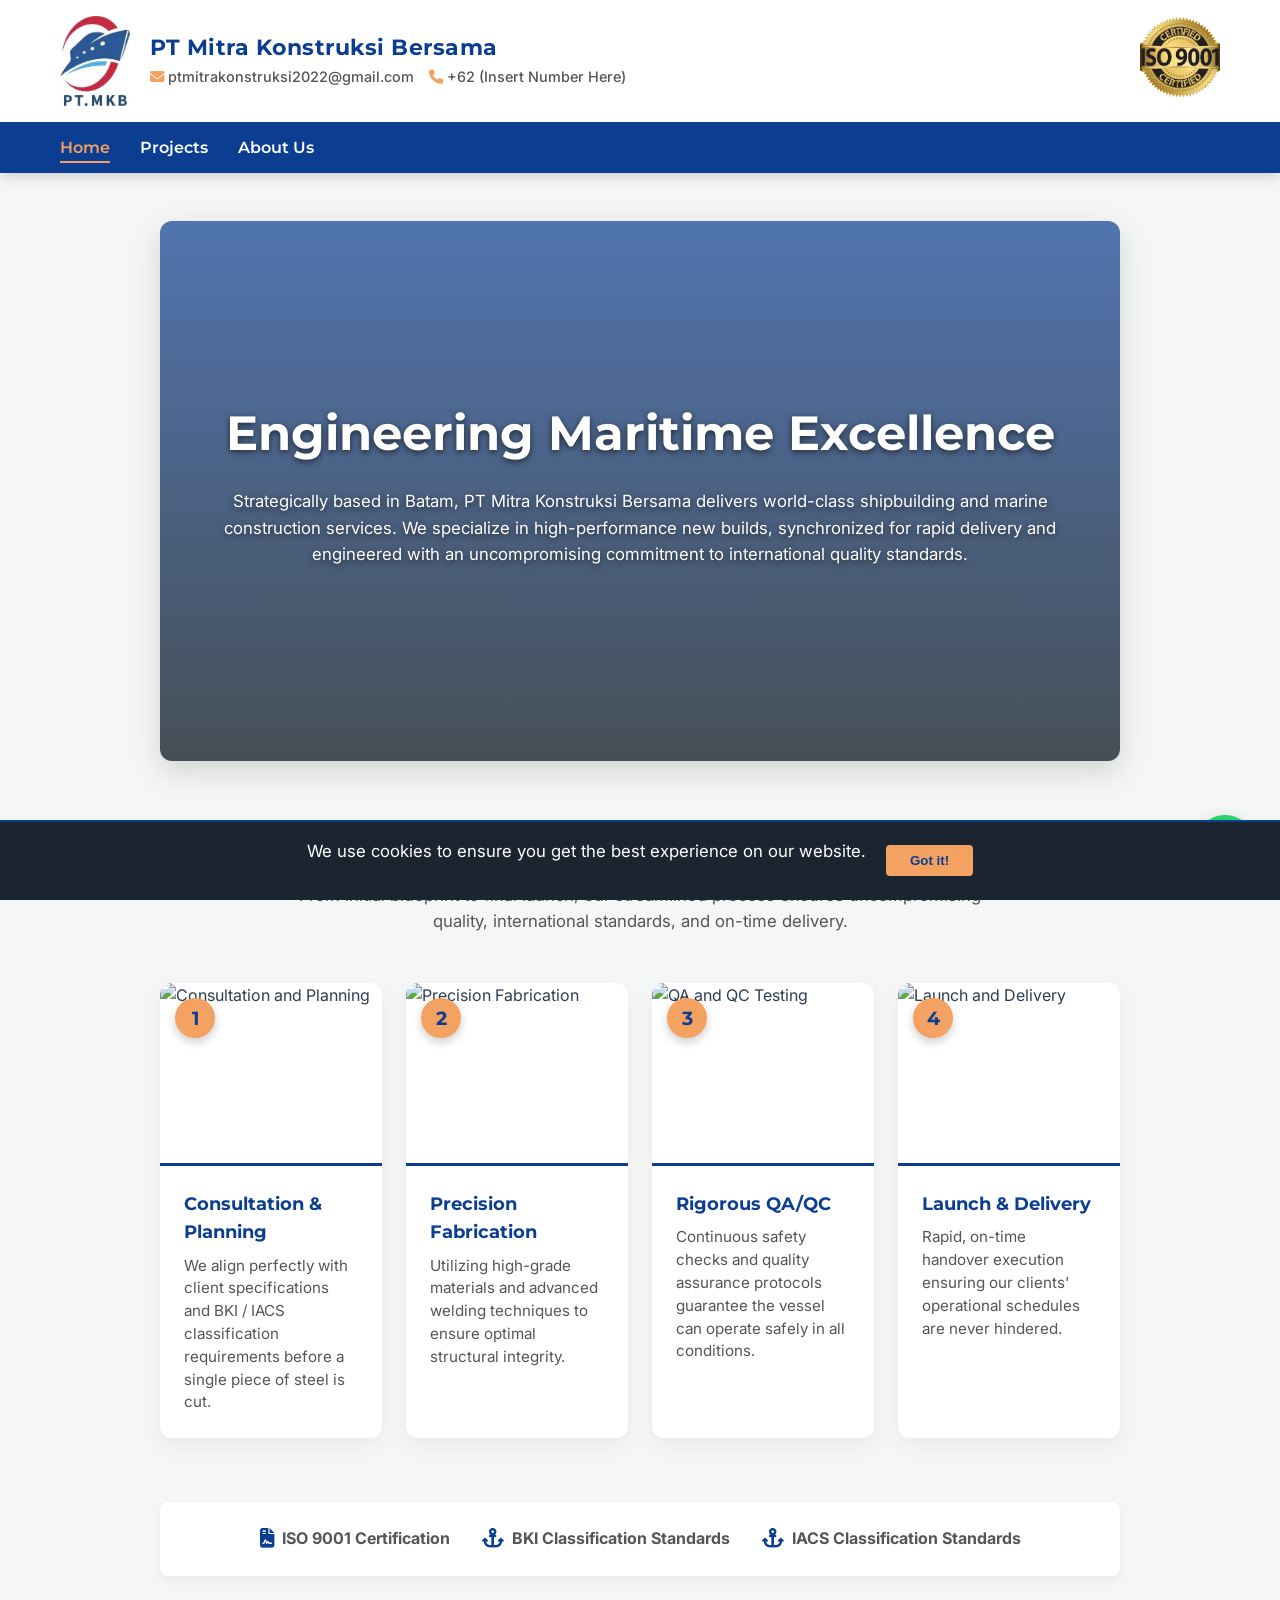
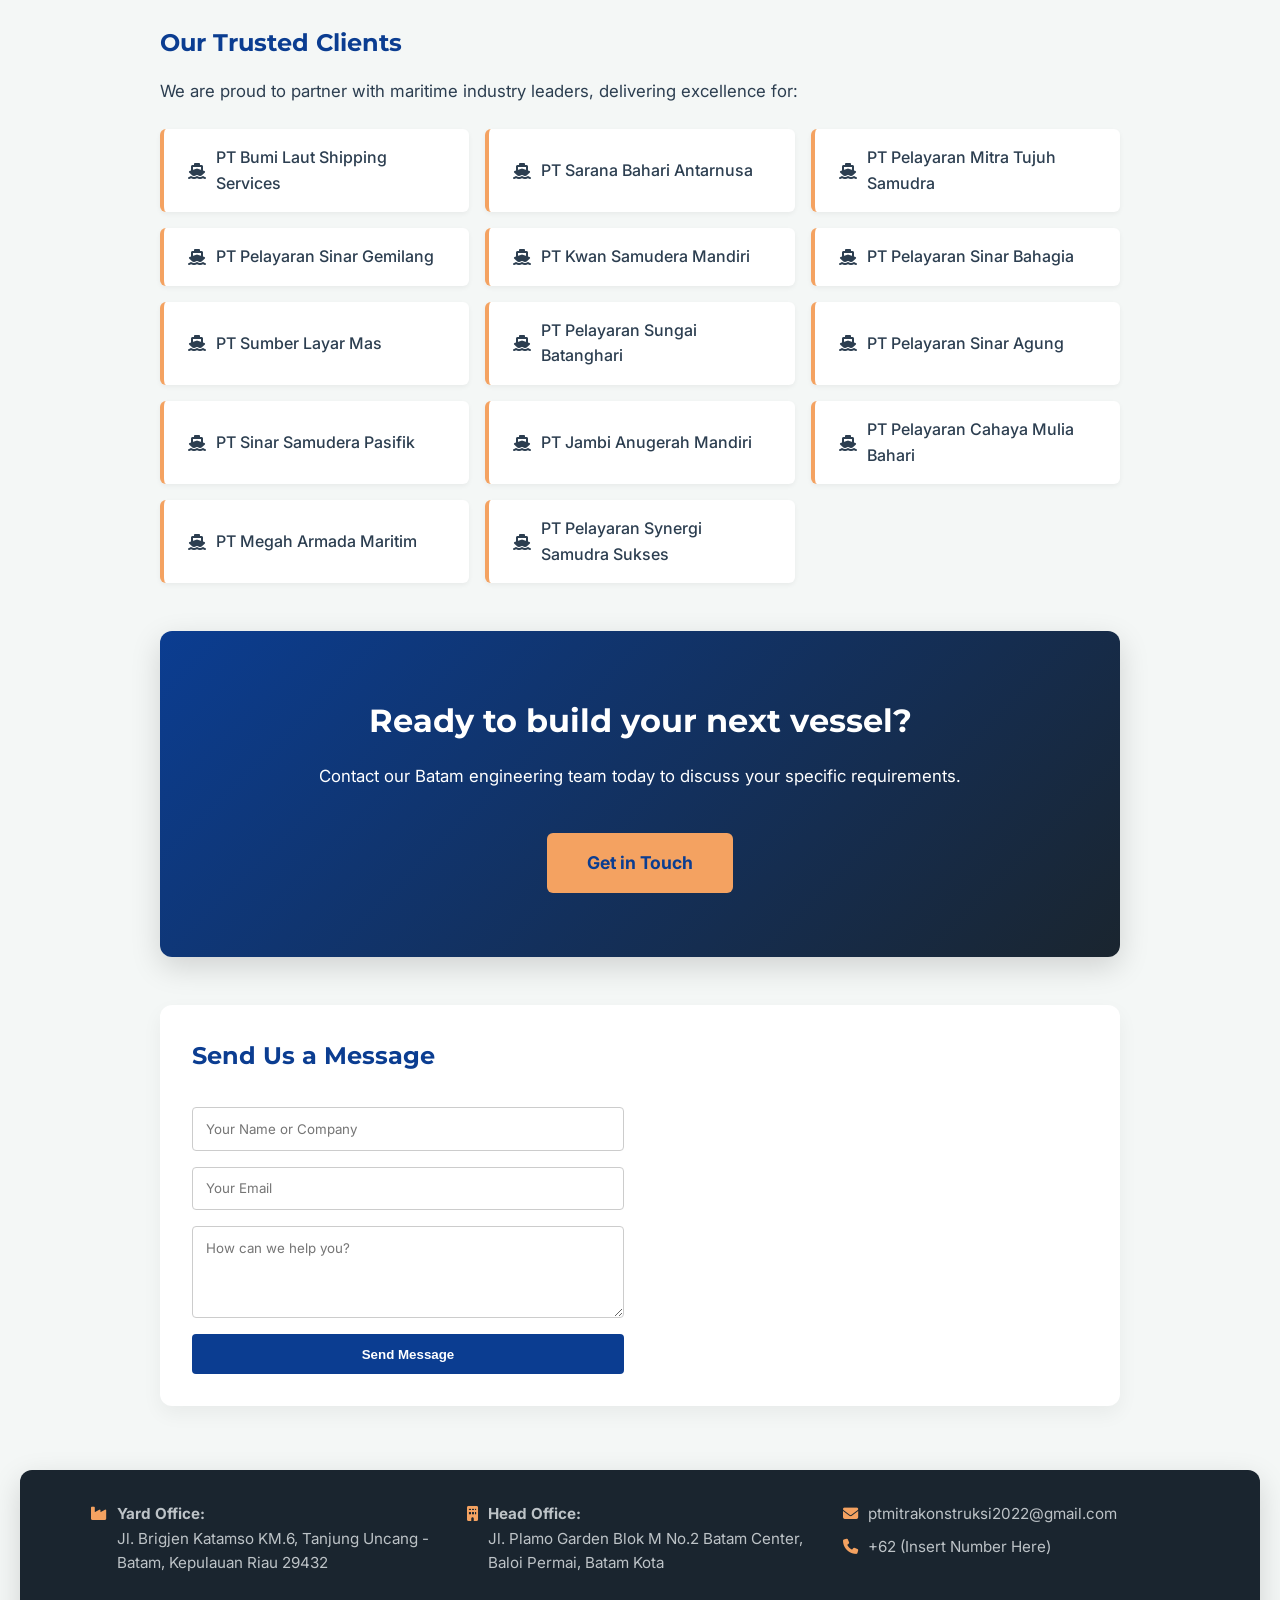
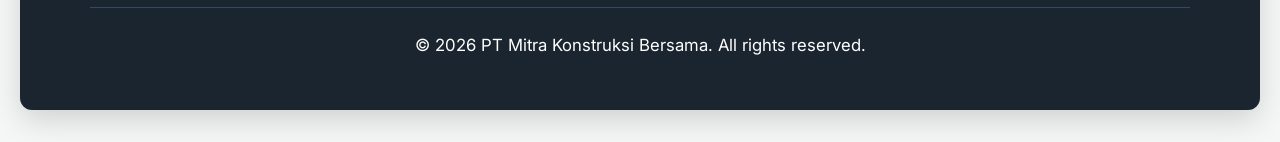
==== index.html @ f4672f9a "Add files via upload" ====
<!DOCTYPE html>
<html lang="en">
<head>
    <meta charset="UTF-8">
    <meta name="viewport" content="width=device-width, initial-scale=1.0">
    <title>PT Mitra Konstruksi Bersama (PT. MKB) | Batam Shipyard</title>
    <meta name="description" content="PT Mitra Konstruksi Bersama (PT. MKB) specializes in world-class shipbuilding, new builds, and marine engineering in Batam, Riau Islands.">
    <meta property="og:title" content="PT. MKB | Batam Shipyard">
    <meta property="og:image" content="https://picsum.photos/seed/yard/1200/600">
    <link rel="icon" href="MKB.png" type="image/png">
    <link rel="stylesheet" href="https://cdnjs.cloudflare.com/ajax/libs/font-awesome/6.4.0/css/all.min.css">
    <link rel="stylesheet" href="style.css"> 
</head>
<body>
    <header>
        <div class="top-bar">
            <div class="header-brand">
                <img src="MKB.png" alt="PT. MKB Logo" class="header-logo">
                <div class="header-text">
                    <span class="header-title">PT Mitra Konstruksi Bersama</span>
                    <span class="header-contact">
                        <span><i class="fa-solid fa-envelope"></i> ptmitrakonstruksi2022@gmail.com</span>
                        <span><i class="fa-solid fa-phone"></i> +62 (Insert Number Here)</span>
                    </span>
                </div>
            </div>
            <div class="header-cert">
                <img src="iso9001.jpeg" alt="ISO 9001 Certified" class="iso-logo">
            </div>
        </div>

        <nav class="main-nav" aria-label="Main Navigation">
            <div class="nav-container">
                <ul class="nav-links">
                    <li><a href="index.html" class="active">Home</a></li>
                    <li><a href="projects.html">Projects</a></li>
                    <li><a href="about.html">About Us</a></li>
                </ul>
            </div>
        </nav>
    </header>

    <main>
        <div class="video-hero hidden">
            <video class="video-bg" autoplay loop muted playsinline>
                <source src="https://www.w3schools.com/html/mov_bbb.mp4" type="video/mp4">
            </video>
            <div class="video-overlay"></div>
            <h1>Engineering Maritime Excellence</h1>
            <p>Strategically based in Batam, PT Mitra Konstruksi Bersama delivers world-class shipbuilding and marine construction services. We specialize in high-performance new builds, synchronized for rapid delivery and engineered with an uncompromising commitment to international quality standards.</p>
        </div>

        <section class="process-section hidden delay-1">
            <h2>The MKB Construction Lifecycle</h2>
            <p>From initial blueprint to final launch, our streamlined process ensures uncompromising quality, international standards, and on-time delivery.</p>
            
            <div class="process-grid">
                <div class="process-card">
                    <div class="step-badge">1</div>
                    <img src="https://picsum.photos/seed/blueprint/400/300" alt="Consultation and Planning" class="process-img" loading="lazy">
                    <div class="process-content">
                        <h3>Consultation & Planning</h3>
                        <p>We align perfectly with client specifications and BKI / IACS classification requirements before a single piece of steel is cut.</p>
                    </div>
                </div>
                <div class="process-card delay-1">
                    <div class="step-badge">2</div>
                    <img src="https://picsum.photos/seed/welding/400/300" alt="Precision Fabrication" class="process-img" loading="lazy">
                    <div class="process-content">
                        <h3>Precision Fabrication</h3>
                        <p>Utilizing high-grade materials and advanced welding techniques to ensure optimal structural integrity.</p>
                    </div>
                </div>
                <div class="process-card delay-2">
                    <div class="step-badge">3</div>
                    <img src="https://picsum.photos/seed/inspection/400/300" alt="QA and QC Testing" class="process-img" loading="lazy">
                    <div class="process-content">
                        <h3>Rigorous QA/QC</h3>
                        <p>Continuous safety checks and quality assurance protocols guarantee the vessel can operate safely in all conditions.</p>
                    </div>
                </div>
                <div class="process-card delay-1">
                    <div class="step-badge">4</div>
                    <img src="https://picsum.photos/seed/launch/400/300" alt="Launch and Delivery" class="process-img" loading="lazy">
                    <div class="process-content">
                        <h3>Launch & Delivery</h3>
                        <p>Rapid, on-time handover execution ensuring our clients' operational schedules are never hindered.</p>
                    </div>
                </div>
            </div>
        </section>

        <div class="cert-bar hidden">
            <span class="cert-item"><i class="fa-solid fa-file-contract"></i> ISO 9001 Certification </span>
            <span class="cert-item"><i class="fa-solid fa-anchor"></i> BKI Classification Standards </span>
            <span class="cert-item"><i class="fa-solid fa-anchor"></i> IACS Classification Standards </span>
        </div>

        <section class="hidden delay-1">
            <h2>Our Trusted Clients</h2>
            <p>We are proud to partner with maritime industry leaders, delivering excellence for:</p>
            <div class="client-grid">
                <div class="client-item"><i class="fa-solid fa-ship"></i> PT Bumi Laut Shipping Services </div>
                <div class="client-item"><i class="fa-solid fa-ship"></i> PT Sarana Bahari Antarnusa </div>
                <div class="client-item"><i class="fa-solid fa-ship"></i> PT Pelayaran Mitra Tujuh Samudra </div>
                <div class="client-item"><i class="fa-solid fa-ship"></i> PT Pelayaran Sinar Gemilang </div>
                <div class="client-item"><i class="fa-solid fa-ship"></i> PT Kwan Samudera Mandiri </div>
                <div class="client-item"><i class="fa-solid fa-ship"></i> PT Pelayaran Sinar Bahagia </div>
                <div class="client-item"><i class="fa-solid fa-ship"></i> PT Sumber Layar Mas </div>
                <div class="client-item"><i class="fa-solid fa-ship"></i> PT Pelayaran Sungai Batanghari </div>
                <div class="client-item"><i class="fa-solid fa-ship"></i> PT Pelayaran Sinar Agung </div>
                <div class="client-item"><i class="fa-solid fa-ship"></i> PT Sinar Samudera Pasifik </div>
                <div class="client-item"><i class="fa-solid fa-ship"></i> PT Jambi Anugerah Mandiri </div>
                <div class="client-item"><i class="fa-solid fa-ship"></i> PT Pelayaran Cahaya Mulia Bahari </div>
                <div class="client-item"><i class="fa-solid fa-ship"></i> PT Megah Armada Maritim </div>
                <div class="client-item"><i class="fa-solid fa-ship"></i> PT Pelayaran Synergi Samudra Sukses </div>
            </div>
        </section>

        <div class="cta-banner hidden">
            <h2>Ready to build your next vessel?</h2>
            <p>Contact our Batam engineering team today to discuss your specific requirements.</p>
            <a href="#contact" class="cta-button">Get in Touch</a>
        </div>

        <section id="contact" class="contact-wrapper hidden delay-1">
            <form class="contact-form">
                <h2>Send Us a Message</h2>
                <input type="text" placeholder="Your Name or Company" required aria-label="Name">
                <input type="email" placeholder="Your Email" required aria-label="Email">
                <textarea rows="4" placeholder="How can we help you?" required aria-label="Message"></textarea>
                <button type="submit">Send Message</button>
            </form>
            <div class="map-container">
                <iframe src="https://www.google.com/maps/embed?pb=!1m18!1m12!1m3!1d3989.1618530798155!2d103.907382088855!3d1.0393781000000055!2m3!1f0!2f0!3f0!3m2!1i1024!2i768!4f13.1!3m3!1m2!1s0x31d9f31e1250c451%3A0x3f3c53990495cc51!2sPT.%20Amedco%20Jaya%20Maritim!5e0!3m2!1sen!2sid!4v1774257595418!5m2!1sen!2sid" title="PT MKB Yard Location" loading="lazy"></iframe>
            </div>
        </section>
    </main>

    <footer>
        <div class="contact-info">
            <div>
                <p><i class="fa-solid fa-industry"></i> <span><strong>Yard Office:</strong><br>Jl. Brigjen Katamso KM.6, Tanjung Uncang - Batam, Kepulauan Riau 29432</span></p>
            </div>
            
            <div>
                <p><i class="fa-solid fa-building"></i> <span><strong>Head Office:</strong><br>Jl. Plamo Garden Blok M No.2 Batam Center, Baloi Permai, Batam Kota</span></p>
            </div>
            
            <div>
                <p><i class="fa-solid fa-envelope"></i> <span>ptmitrakonstruksi2022@gmail.com</span></p>
                <p><i class="fa-solid fa-phone"></i> <span>+62 (Insert Number Here)</span></p>
            </div>
        </div>
        <p>© 2026 PT Mitra Konstruksi Bersama. All rights reserved.</p>
    </footer>

    <a href="https://wa.me/628000000000" class="whatsapp-btn" target="_blank" aria-label="Chat with us on WhatsApp">
        <i class="fa-brands fa-whatsapp"></i>
    </a>

    <div class="cookie-banner" id="cookieBanner">
        <p>We use cookies to ensure you get the best experience on our website.</p>
        <button class="cookie-btn" onclick="acceptCookies()">Got it!</button>
    </div>

    <script>
        const observer = new IntersectionObserver((entries) => {
            entries.forEach((entry) => { if (entry.isIntersecting) { entry.target.classList.add('show'); } });
        });
        document.querySelectorAll('.hidden').forEach((el) => observer.observe(el));

        if (!localStorage.getItem('cookiesAccepted')) {
            setTimeout(() => { document.getElementById('cookieBanner').classList.add('show-banner'); }, 1500);
        }
        function acceptCookies() {
            localStorage.setItem('cookiesAccepted', 'true');
            document.getElementById('cookieBanner').classList.remove('show-banner');
        }
    </script>
</body>
</html>
---- style.css ----
/* =========================================
   1. GLOBAL STYLES, TYPOGRAPHY & ACCESSIBILITY
   ========================================= */
@import url('https://fonts.googleapis.com/css2?family=Inter:wght@400;500&family=Montserrat:wght@600;700&display=swap');

* { margin: 0; padding: 0; box-sizing: border-box; }
body { font-family: 'Inter', sans-serif; line-height: 1.6; color: #2c3e50; background-color: #f4f7f6; overflow-x: hidden; }
h1, h2, h3, h4 { font-family: 'Montserrat', sans-serif; color: #0b3d91; margin-bottom: 1rem; }
p { margin-bottom: 1.2rem; font-size: 1.05rem; }
*:focus-visible { outline: 3px solid #f4a261; outline-offset: 3px; }

/* =========================================
   2. SCROLL ANIMATIONS & NAVIGATION
   ========================================= */

   /* =========================================
   2. SCROLL ANIMATIONS & SPLIT HEADER
   ========================================= */
.hidden { opacity: 0; transform: translateY(30px); transition: all 0.8s ease-out; }
.show { opacity: 1; transform: translateY(0); }
.delay-1 { transition-delay: 0.1s; }
.delay-2 { transition-delay: 0.2s; }

/* The main header wrapper */
header { 
    background-color: white; /* Top branding bar is now white */
    box-shadow: 0 4px 12px rgba(0,0,0,0.15); 
    position: sticky; 
    top: 0; 
    z-index: 100; 
}

/* Top Branding Bar Layout */
.top-bar { 
    display: flex; 
    justify-content: space-between; 
    align-items: center; 
    max-width: 1200px; 
    margin: auto; 
    padding: 1rem 20px; 
}

.header-brand { display: flex; align-items: center; gap: 20px; }
.header-logo { height: 90px; width: auto; } /* Enlarged logo */
.header-text { display: flex; flex-direction: column; }
.header-title { font-family: 'Montserrat', sans-serif; font-weight: 700; font-size: 1.4rem; color: #0b3d91; line-height: 1.2; letter-spacing: 0.5px; } /* Changed text to dark blue to contrast with white */
.header-contact { font-size: 0.9rem; color: #555; margin-top: 5px; display: flex; gap: 15px; align-items: center; font-weight: 500;}
.header-contact i { color: #f4a261; }

.header-cert img { height: 80px; width: auto; object-fit: contain; } /* Sizes the ISO badge */

/* Bottom Navigation Bar Layout */
.main-nav { 
    background-color: #0b3d91; /* Keeps the deep blue for navigation */
    padding: 0.8rem 0; 
}
.nav-container { 
    max-width: 1200px; 
    margin: auto; 
    padding: 0 20px; 
    display: flex; 
    justify-content: flex-start; /* Left Aligned */
}
.nav-links { list-style: none; display: flex; gap: 30px; }
.nav-links a { color: white; text-decoration: none; font-weight: 600; font-family: 'Montserrat', sans-serif; transition: color 0.3s ease; }
.nav-links a:hover { color: #f4a261; }
.nav-links a.active { color: #f4a261; border-bottom: 2px solid #f4a261; padding-bottom: 4px; }

/* Mobile Adjustments */
@media (max-width: 850px) {
    .top-bar { flex-direction: column; gap: 1.5rem; text-align: center; }
    .header-brand { flex-direction: column; }
    .header-contact { justify-content: center; flex-wrap: wrap; gap: 10px; }
}
/* =========================================
   3. HERO, METRICS & CTA
   ========================================= */
main { max-width: 1000px; margin: 3rem auto; padding: 0 20px; }

.video-hero { position: relative; overflow: hidden; padding: 8rem 3rem; text-align: center; border-radius: 12px; margin-bottom: 3rem; box-shadow: 0 10px 30px rgba(0,0,0,0.15); display: flex; flex-direction: column; justify-content: center; align-items: center; min-height: 60vh; }
.video-bg { position: absolute; top: 0; left: 0; width: 100%; height: 100%; object-fit: cover; z-index: -2; }
.video-overlay { position: absolute; top: 0; left: 0; width: 100%; height: 100%; background: linear-gradient(rgba(11, 61, 145, 0.7), rgba(26, 37, 47, 0.8)); z-index: -1; }
.video-hero h1, .video-hero p { position: relative; z-index: 1; color: white; text-shadow: 0 2px 6px rgba(0,0,0,0.6); }
.video-hero h1 { font-size: 3rem; }

/* UPDATED: Wide White Hero Headers */
.hero { 
    background-color: white !important; /* Forces background to white */
    background-image: none !important; /* Removes the previous dark image overlays */
    color: #2c3e50; /* Sets paragraph text to dark gray/black */
    padding: 5rem 3rem; 
    
    /* NEW: Margin of 40px from the screen borders */
    margin: 0 0px 3rem 0px; 
    
    border-radius: 12px; 
    box-shadow: 0 4px 20px rgba(0,0,0,0.08); 
    border: 1px solid #e1e8ed; /* Subtle border for definition */
    text-align: center; 
    max-width: none; /* Allows it to ignore the 1000px main container limit */
}

.hero h1 { 
    color: #0b3d91 !important; /* Keeping headers in your corporate blue */
    font-size: 2.8rem; 
    text-shadow: none; /* Removes shadow for a cleaner look */
    margin-bottom: 1.5rem;
}

.hero p { 
    color: #444; 
    text-shadow: none; 
    max-width: 850px; 
    margin: 0 auto; 
    font-size: 1.1rem;
}

.cert-bar { display: flex; justify-content: center; gap: 2rem; background: white; padding: 1.5rem; border-radius: 8px; margin-bottom: 3rem; flex-wrap: wrap; box-shadow: 0 4px 10px rgba(0,0,0,0.05); }
.cert-item { font-weight: bold; color: #555; display: flex; align-items: center; gap: 8px; }
.cert-item i { color: #0b3d91; font-size: 1.2rem; }

/* NEW: Construction Lifecycle (Process) Section */
.process-section { margin-bottom: 4rem; margin-top: 1rem; }
.process-section h2 { text-align: center; font-size: 2.2rem; }
.process-section > p { text-align: center; max-width: 700px; margin: 0 auto 3rem auto; color: #555; }

.process-grid { display: grid; grid-template-columns: repeat(auto-fit, minmax(220px, 1fr)); gap: 1.5rem; }
.process-card { background: white; border-radius: 12px; overflow: hidden; box-shadow: 0 8px 20px rgba(0,0,0,0.05); transition: transform 0.3s ease; position: relative; }
.process-card:hover { transform: translateY(-8px); box-shadow: 0 15px 30px rgba(0,0,0,0.12); }
.process-img { width: 100%; height: 180px; object-fit: cover; display: block; }

.step-badge { position: absolute; top: 15px; left: 15px; background: #f4a261; color: #0b3d91; font-family: 'Montserrat', sans-serif; font-weight: bold; width: 40px; height: 40px; display: flex; align-items: center; justify-content: center; border-radius: 50%; box-shadow: 0 4px 10px rgba(0,0,0,0.2); font-size: 1.2rem; z-index: 10; }

.process-content { padding: 1.5rem; border-top: 3px solid #0b3d91; }
.process-content h3 { font-size: 1.1rem; margin-bottom: 0.5rem; }
.process-content p { font-size: 0.95rem; color: #555; margin-bottom: 0; line-height: 1.5; }

.cta-banner { background: linear-gradient(135deg, #0b3d91, #1a252f); color: white; padding: 4rem 20px; text-align: center; border-radius: 12px; margin-bottom: 3rem; box-shadow: 0 10px 30px rgba(0,0,0,0.15); }
.cta-banner h2 { color: white; font-size: 2rem; }
.cta-button { display: inline-block; margin-top: 1.5rem; padding: 1rem 2.5rem; background: #f4a261; color: #0b3d91; text-decoration: none; font-weight: bold; border-radius: 6px; transition: 0.3s; font-size: 1.1rem; }
.cta-button:hover { background: white; transform: translateY(-3px); box-shadow: 0 5px 15px rgba(0,0,0,0.2); }

/* =========================================
   4. SECTIONS: CLIENTS, VISION, CASE STUDIES
   ========================================= */
/* NEW: Multi-column client list for your extensive portfolio */
.client-grid { display: grid; grid-template-columns: repeat(auto-fit, minmax(280px, 1fr)); gap: 1rem; margin-top: 1.5rem; margin-bottom: 3rem; }
.client-item { background: white; padding: 1rem 1.5rem; border-radius: 6px; font-weight: 500; box-shadow: 0 2px 5px rgba(0,0,0,0.05); display: flex; align-items: center; gap: 10px; border-left: 4px solid #f4a261; }

/* NEW: Vision & Mission Layout */
.vision-mission-wrapper { display: grid; grid-template-columns: 1fr; gap: 2rem; margin-bottom: 3rem; }
@media(min-width: 768px) { .vision-mission-wrapper { grid-template-columns: 1fr 1fr; } }
.vm-card { background: white; padding: 2.5rem; border-radius: 12px; box-shadow: 0 8px 20px rgba(0,0,0,0.05); }
.vm-card h2 { display: flex; align-items: center; gap: 10px; color: #f4a261; }
.vm-list { list-style: none; }
.vm-list li { margin-bottom: 1rem; display: flex; align-items: flex-start; gap: 10px; }
.vm-list i { color: #0b3d91; margin-top: 5px; }

.case-study-card { display: grid; grid-template-columns: 1fr; gap: 2rem; background: white; padding: 2rem; margin-bottom: 3rem; border-radius: 12px; box-shadow: 0 8px 20px rgba(0,0,0,0.05); transition: transform 0.3s ease; }
@media(min-width: 768px) { .case-study-card { grid-template-columns: 1fr 1.5fr; align-items: center; } }
.case-study-card:hover { transform: translateY(-5px); box-shadow: 0 15px 30px rgba(0,0,0,0.12); }
.case-study-card img { width: 100%; height: 100%; object-fit: cover; border-radius: 8px; max-height: 350px; }
.case-content h4 { color: #f4a261; font-size: 0.95rem; text-transform: uppercase; letter-spacing: 1px; margin-top: 1rem; margin-bottom: 0.25rem; }
.case-content p { font-size: 0.95rem; margin-bottom: 0.5rem; color: #555; }

.cap-grid { display: grid; grid-template-columns: repeat(auto-fit, minmax(250px, 1fr)); gap: 1.5rem; margin-bottom: 3rem; }
.cap-card { background: white; padding: 1.5rem; border-radius: 8px; box-shadow: 0 4px 10px rgba(0,0,0,0.05); border-top: 4px solid #0b3d91; }

.contact-wrapper { display: grid; grid-template-columns: 1fr 1fr; gap: 2rem; background: white; padding: 2rem; border-radius: 12px; box-shadow: 0 8px 20px rgba(0,0,0,0.05); margin-bottom: 3rem; }
.contact-form { display: flex; flex-direction: column; gap: 1rem; }
.contact-form input, .contact-form textarea { padding: 0.8rem; border: 1px solid #ccc; border-radius: 4px; font-family: inherit; }
.contact-form button { padding: 0.8rem; background: #0b3d91; color: white; border: none; border-radius: 4px; font-weight: bold; cursor: pointer; transition: 0.3s; }
.contact-form button:hover { background: #f4a261; color: #0b3d91; }
.map-container iframe { width: 100%; height: 100%; min-height: 250px; border-radius: 8px; border: none; }

/* =========================================
   5. FOOTER, WHATSAPP & COOKIE BANNER
   ========================================= */
footer { text-align: center; padding: 2rem 20px; margin: 4rem 20px 2rem 20px; border-radius: 12px; box-shadow: 0 10px 30px rgba(0,0,0,0.15); background-color: #1a252f; color: white; }
.contact-info { 
    margin-bottom: 1.5rem; 
    padding-bottom: 1.5rem; 
    border-bottom: 1px solid #34495e; 
    max-width: 1100px; /* Widened to comfortably fit all 3 columns */
    margin: 0 auto 1.5rem auto; 
    display: flex; 
    flex-wrap: wrap; 
    justify-content: center; 
    gap: 30px; /* Gives nice spacing between the columns */
}

.contact-info div { 
    text-align: left; 
    flex: 1; /* Tells columns to take up equal space */
    min-width: 250px; /* Prevents columns from getting too squished on smaller screens */
}

.contact-info p { 
    margin-bottom: 0.5rem; 
    font-size: 0.95rem; 
    color: #bdc3c7; 
    display: flex; 
    align-items: flex-start; 
    gap: 10px; 
}
.contact-info i { color: #f4a261; margin-top: 4px; }

.whatsapp-btn { position: fixed; bottom: 25px; right: 25px; background-color: #25d366; color: white; border-radius: 50%; width: 60px; height: 60px; display: flex; justify-content: center; align-items: center; font-size: 2rem; box-shadow: 0 5px 15px rgba(0,0,0,0.2); z-index: 1000; transition: transform 0.3s ease; text-decoration: none; }
.whatsapp-btn:hover { transform: scale(1.1); color: white; }

.cookie-banner { position: fixed; bottom: 0; left: 0; width: 100%; background: #1a252f; color: white; padding: 1rem 20px; display: flex; justify-content: center; align-items: center; gap: 20px; z-index: 1001; font-size: 0.9rem; transform: translateY(100%); transition: transform 0.5s ease-in-out; border-top: 2px solid #0b3d91; }
.cookie-banner.show-banner { transform: translateY(0); }
.cookie-btn { background: #f4a261; color: #0b3d91; border: none; padding: 0.5rem 1.5rem; border-radius: 4px; font-weight: bold; cursor: pointer; transition: 0.3s; }

@media (max-width: 768px) {
    .nav-container { flex-direction: column; gap: 1rem; }
    .nav-links { flex-wrap: wrap; justify-content: center; gap: 15px; }
    .contact-wrapper { grid-template-columns: 1fr; }
    .video-hero h1 { font-size: 2.2rem; }
    .cookie-banner { flex-direction: column; text-align: center; gap: 10px; padding: 1.5rem 20px; }
}
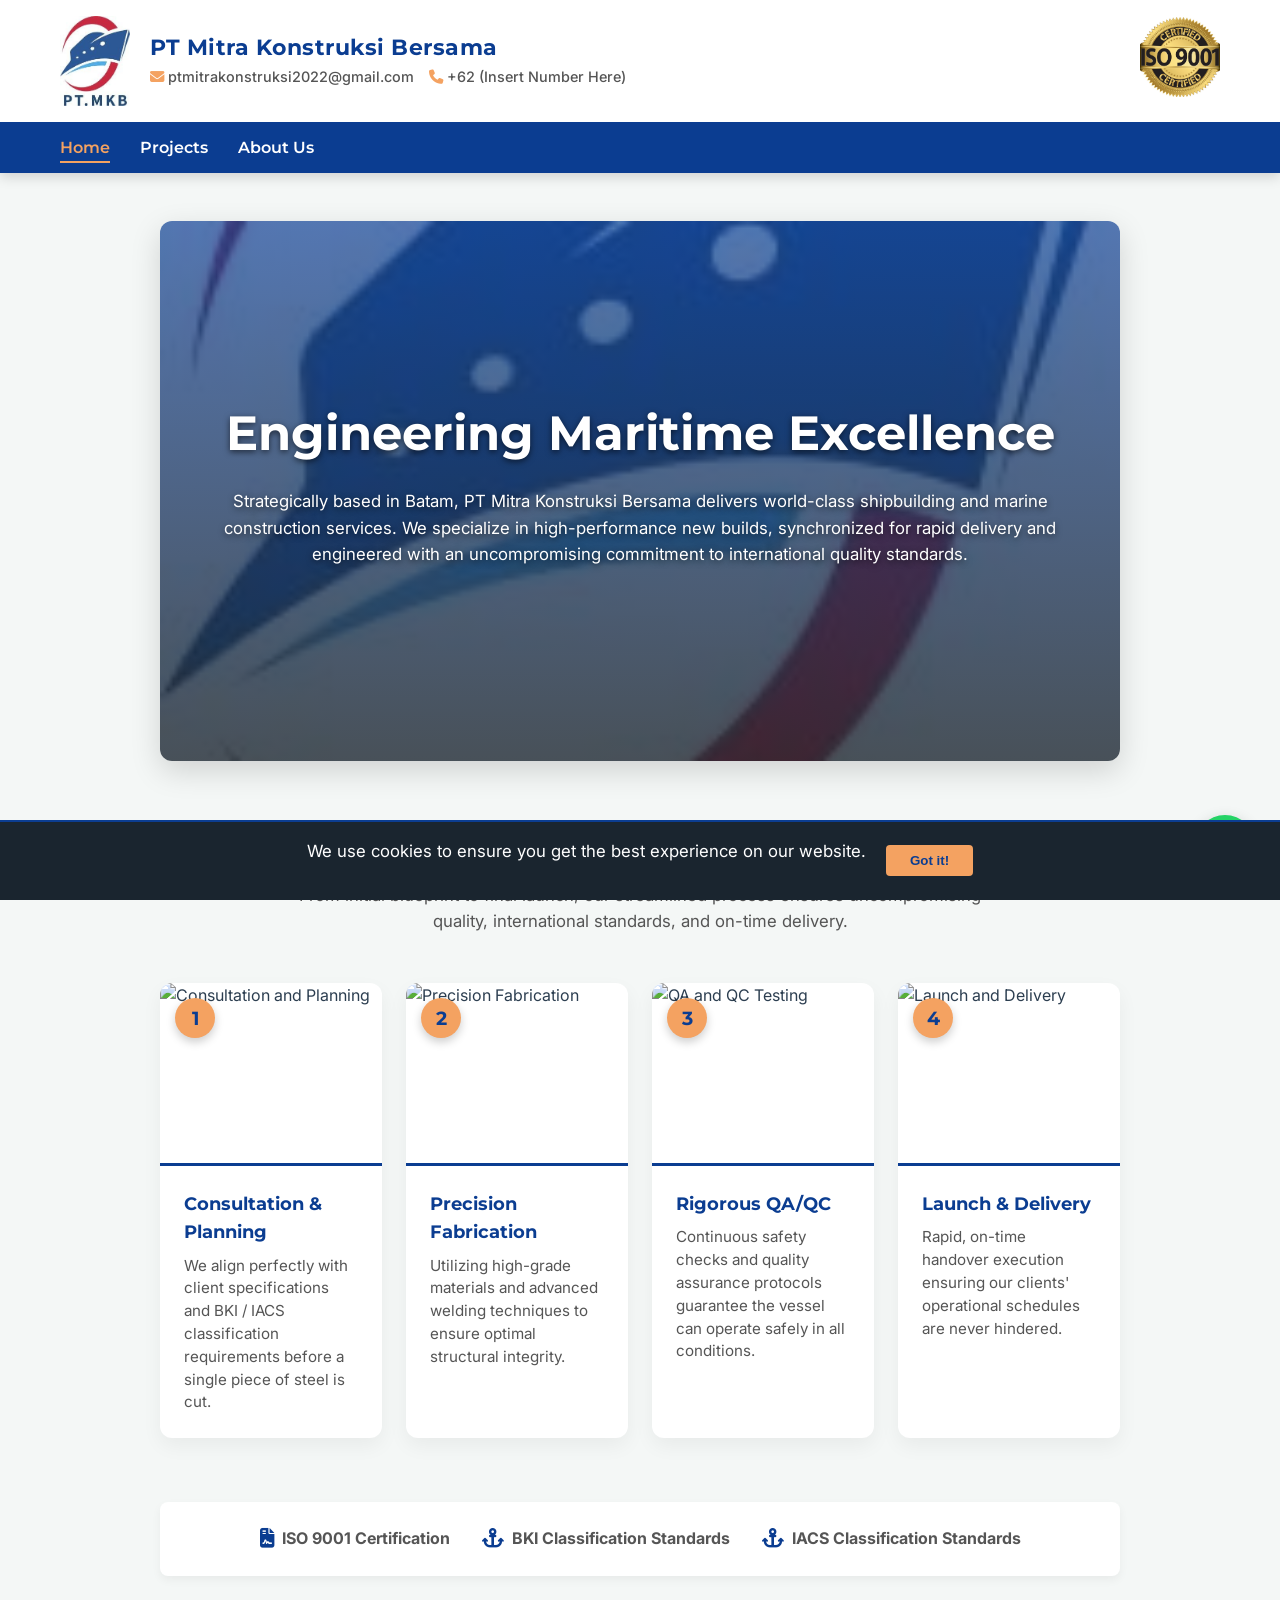
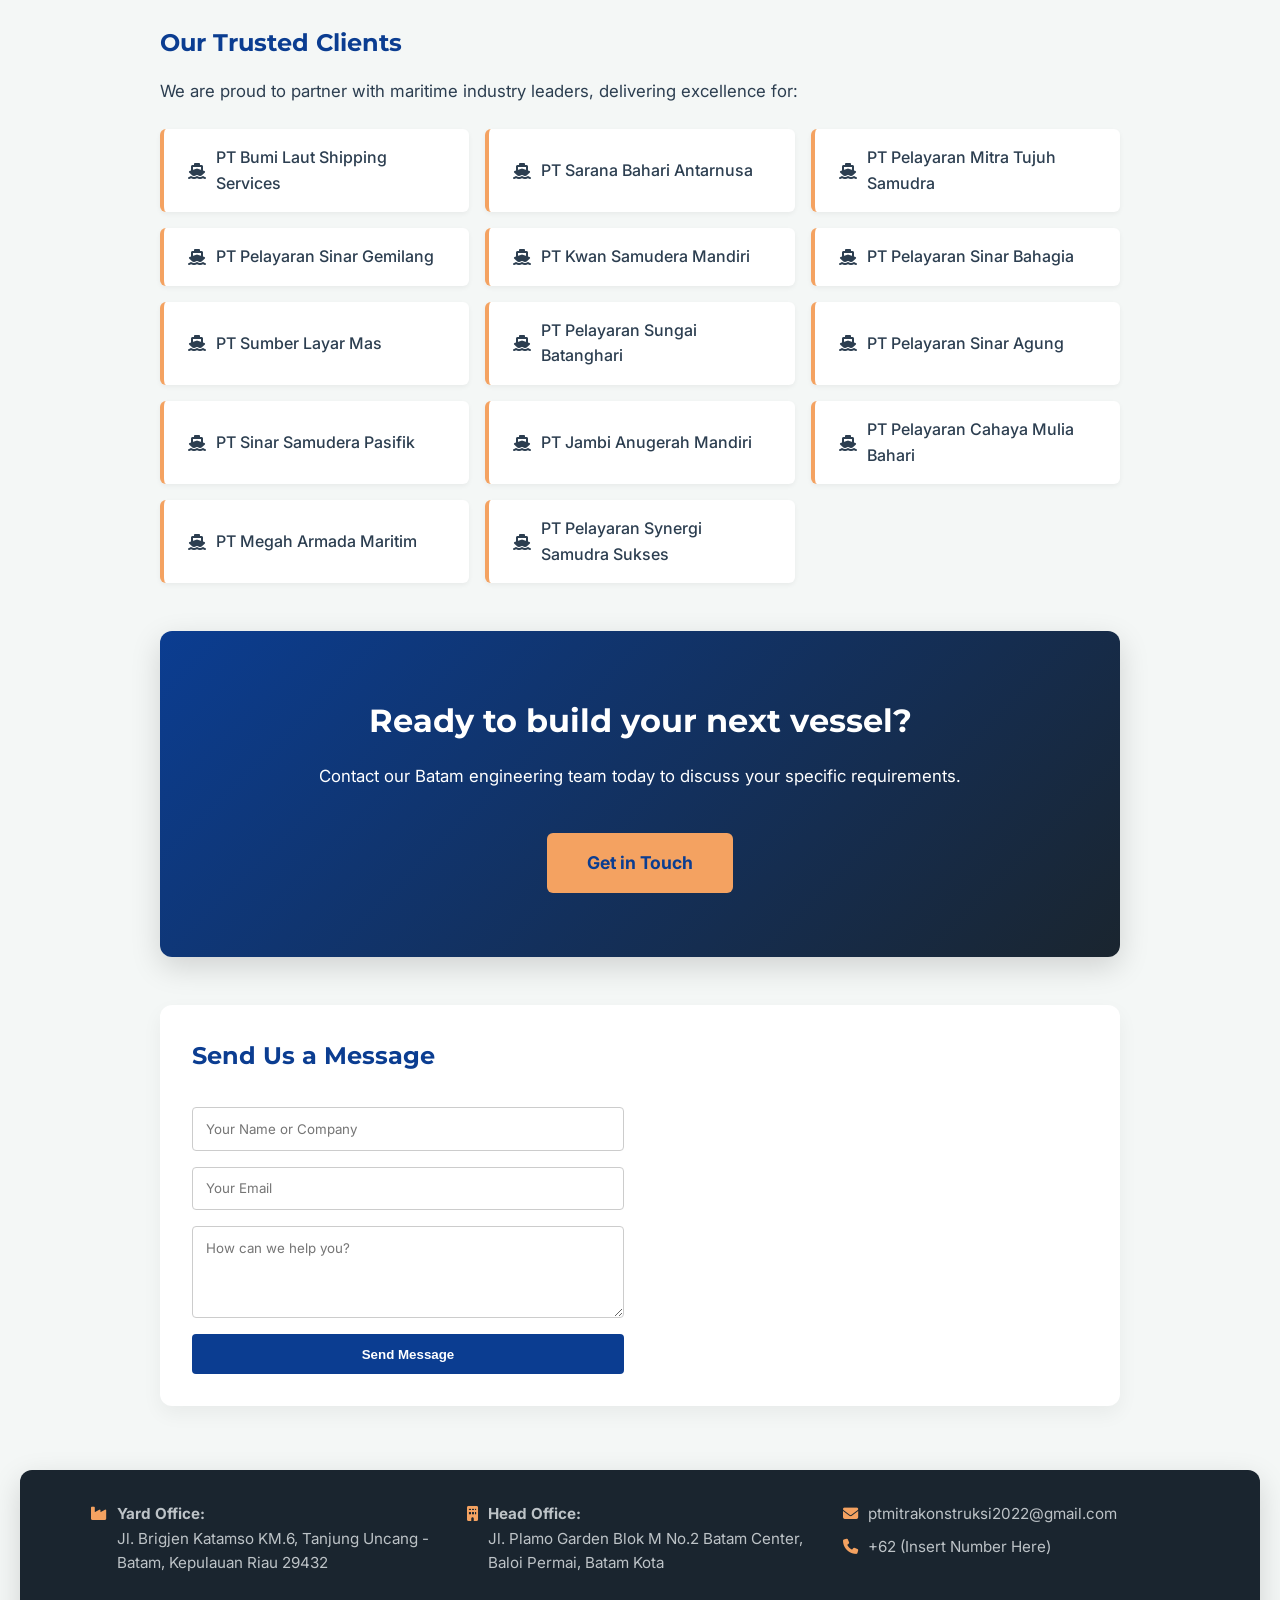
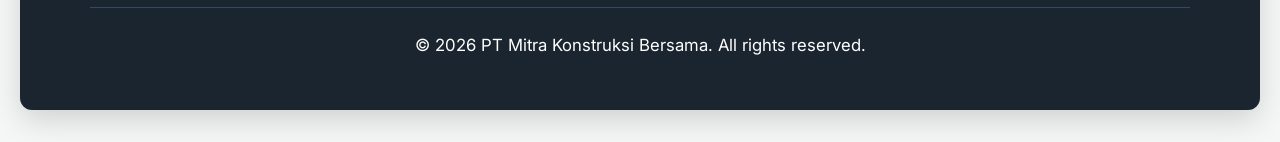
==== commit f4a0b72e: "Add files via upload" ====
--- a/index.html
+++ b/index.html
@@ -42,8 +42,8 @@
 
     <main>
         <div class="video-hero hidden">
-            <video class="video-bg" autoplay loop muted playsinline>
-                <source src="https://www.w3schools.com/html/mov_bbb.mp4" type="video/mp4">
+            <video class="video-bg" autoplay loop muted playsinline poster="MKB.png">
+                <source src="MKB Site.mp4" type="video/mp4">
             </video>
             <div class="video-overlay"></div>
             <h1>Engineering Maritime Excellence</h1>
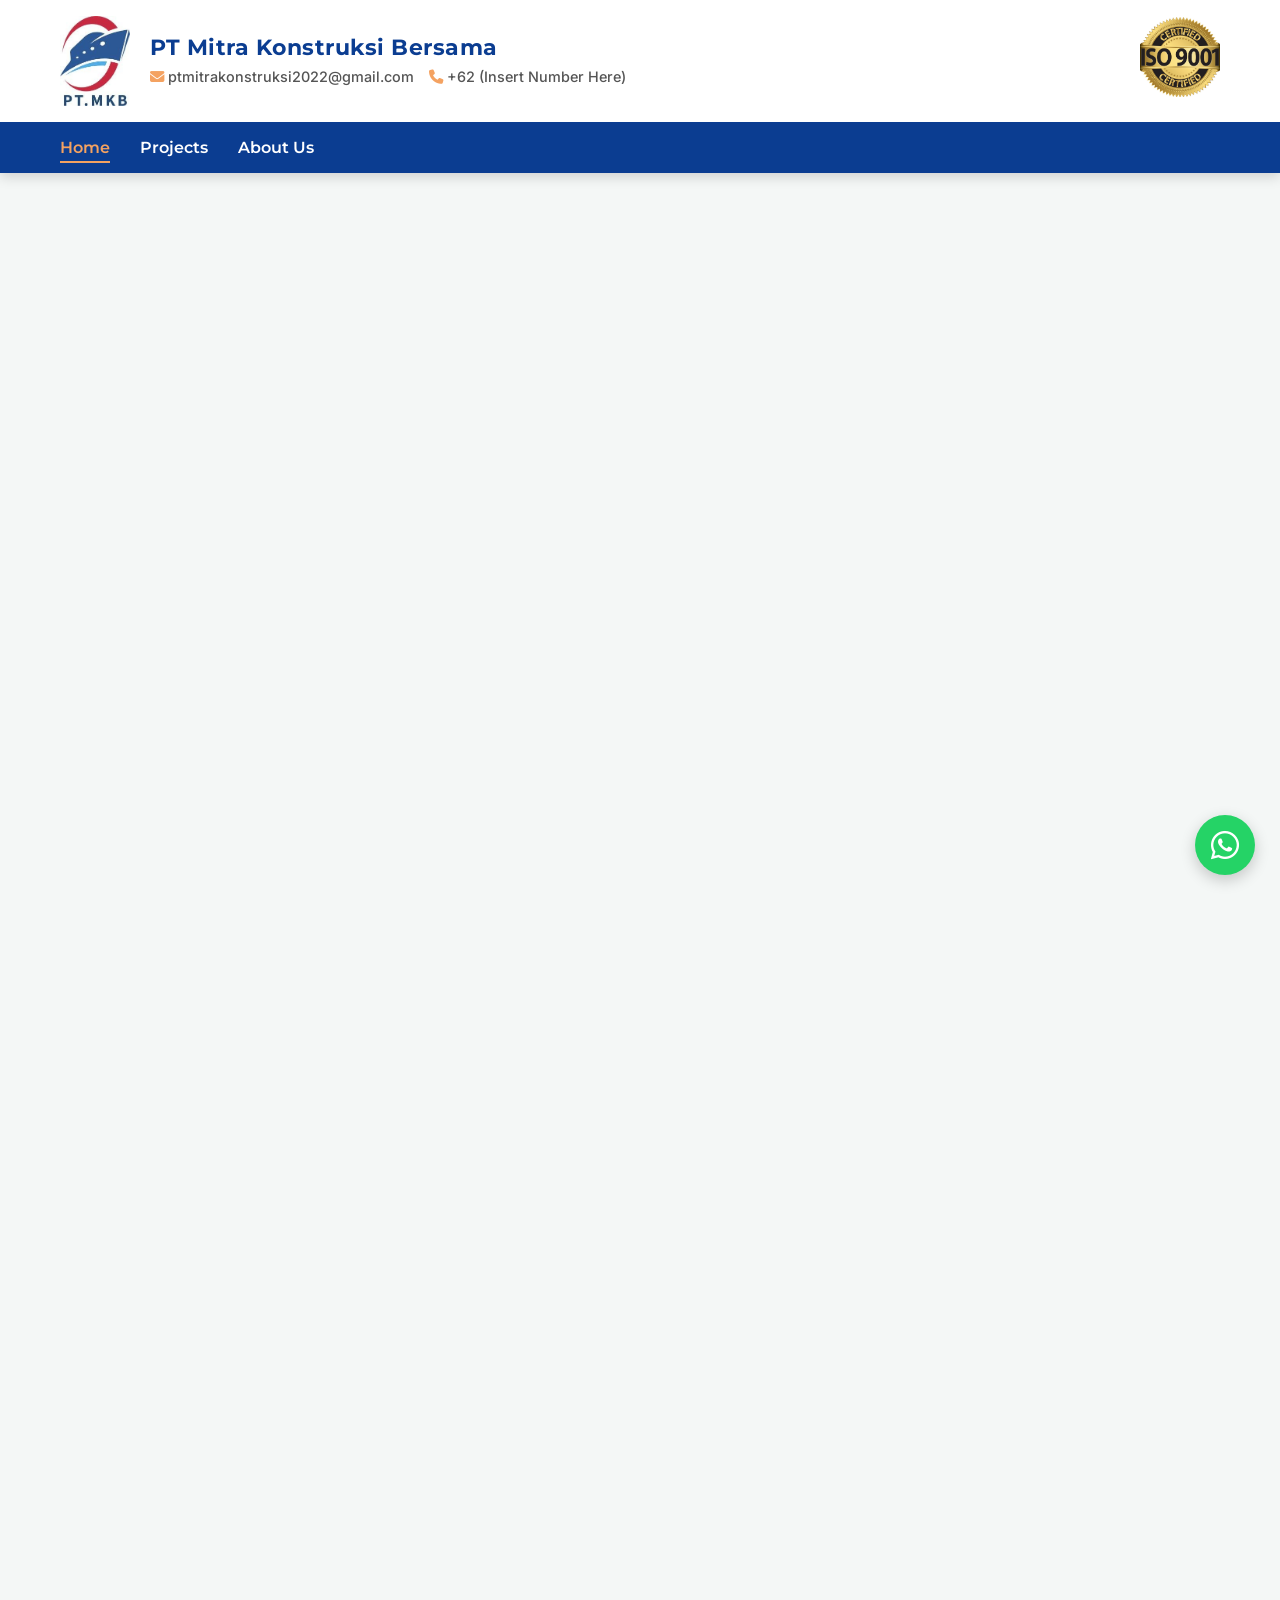
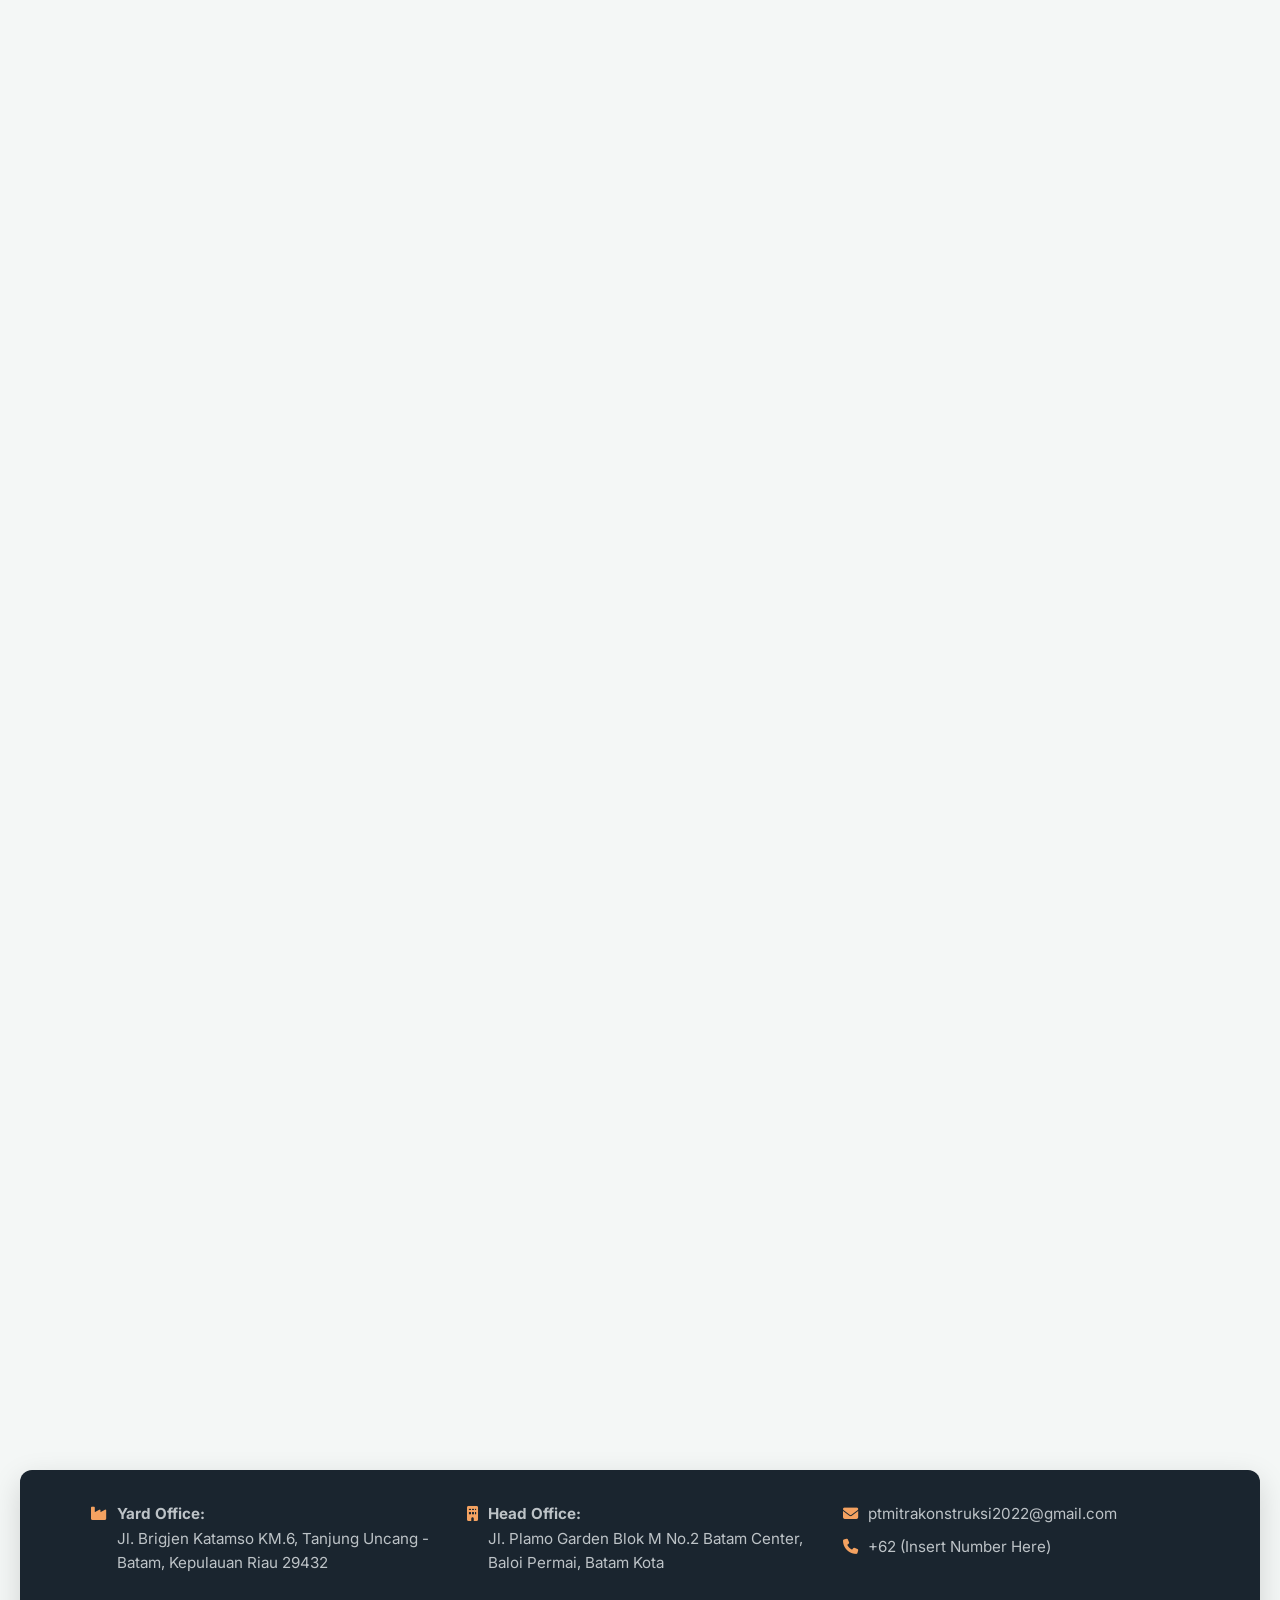
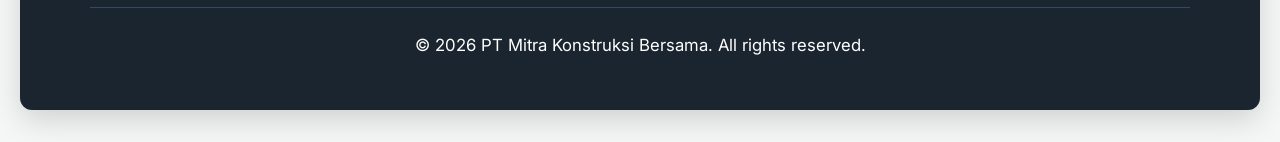
==== commit 79d21a84: "Add files via upload" ====
--- a/index.html
+++ b/index.html
@@ -158,7 +158,7 @@
     <a href="https://wa.me/628000000000" class="whatsapp-btn" target="_blank" aria-label="Chat with us on WhatsApp">
         <i class="fa-brands fa-whatsapp"></i>
     </a>
-
+<!--
     <div class="cookie-banner" id="cookieBanner">
         <p>We use cookies to ensure you get the best experience on our website.</p>
         <button class="cookie-btn" onclick="acceptCookies()">Got it!</button>
@@ -178,5 +178,7 @@
             document.getElementById('cookieBanner').classList.remove('show-banner');
         }
     </script>
+
+-->
 </body>
 </html>
--- a/style.css
+++ b/style.css
@@ -66,12 +66,61 @@
 .nav-links a:hover { color: #f4a261; }
 .nav-links a.active { color: #f4a261; border-bottom: 2px solid #f4a261; padding-bottom: 4px; }
 
-/* Mobile Adjustments */
+/* Mobile Adjustments (Inline Row: Logo - Text - ISO) */
 @media (max-width: 850px) {
-    .top-bar { flex-direction: column; gap: 1.5rem; text-align: center; }
-    .header-brand { flex-direction: column; }
-    .header-contact { justify-content: center; flex-wrap: wrap; gap: 10px; }
-}
+    .top-bar { 
+        display: grid; 
+        grid-template-columns: auto 1fr auto; /* Creates Left, Middle, Right columns */
+        gap: 8px; 
+        padding: 0.8rem 10px; /* Tighter padding to maximize screen width */
+        align-items: center;
+    }
+    
+    .header-brand { 
+        display: contents; /* Unboxes elements to sit directly in the grid */
+    }
+    
+    .header-logo { 
+        grid-column: 1; 
+        height: 40px; /* Scaled down slightly to fit the row */
+        width: auto;
+    }
+    
+    .header-text { 
+        grid-column: 2; 
+        text-align: center; 
+        display: flex;
+        flex-direction: column;
+    }
+    
+    .header-title { 
+        font-size: 0.9rem; /* Scaled down to prevent text wrapping awkwardly */
+        line-height: 1.1;
+    }
+    
+    .header-contact { 
+        flex-direction: column; /* Stacks email and phone to save horizontal space */
+        gap: 2px; 
+        font-size: 0.7rem; 
+        margin-top: 4px;
+        font-weight: 500;
+    }
+    
+    .header-cert { 
+        grid-column: 3; 
+    }
+    
+    .header-cert img { 
+        height: 40px; /* Matches the logo height */
+        margin-top: 0; 
+    }
+    
+    /* Navigation Bar */
+    .main-nav { padding: 0.6rem 0; }
+    .nav-container { justify-content: center; } 
+    .nav-links { gap: 15px; font-size: 0.9rem; }
+}
+
 /* =========================================
    3. HERO, METRICS & CTA
    ========================================= */
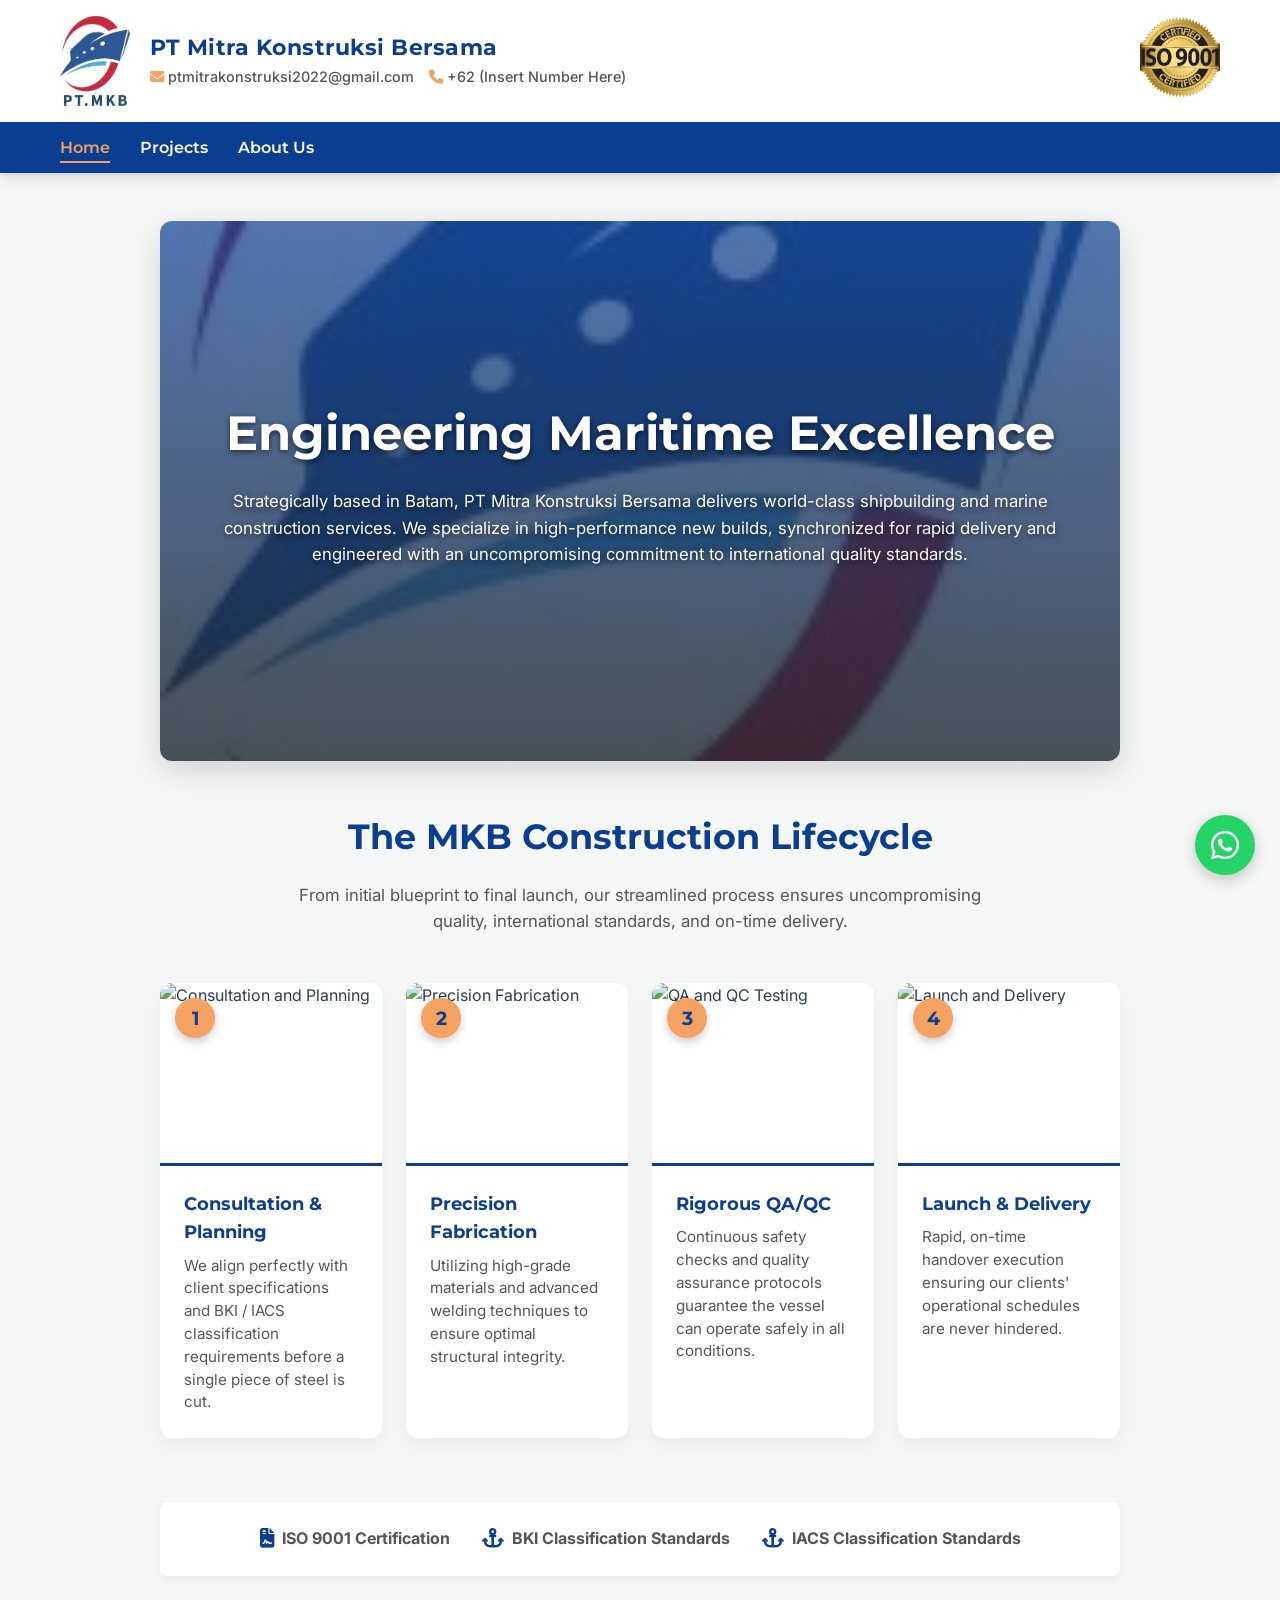
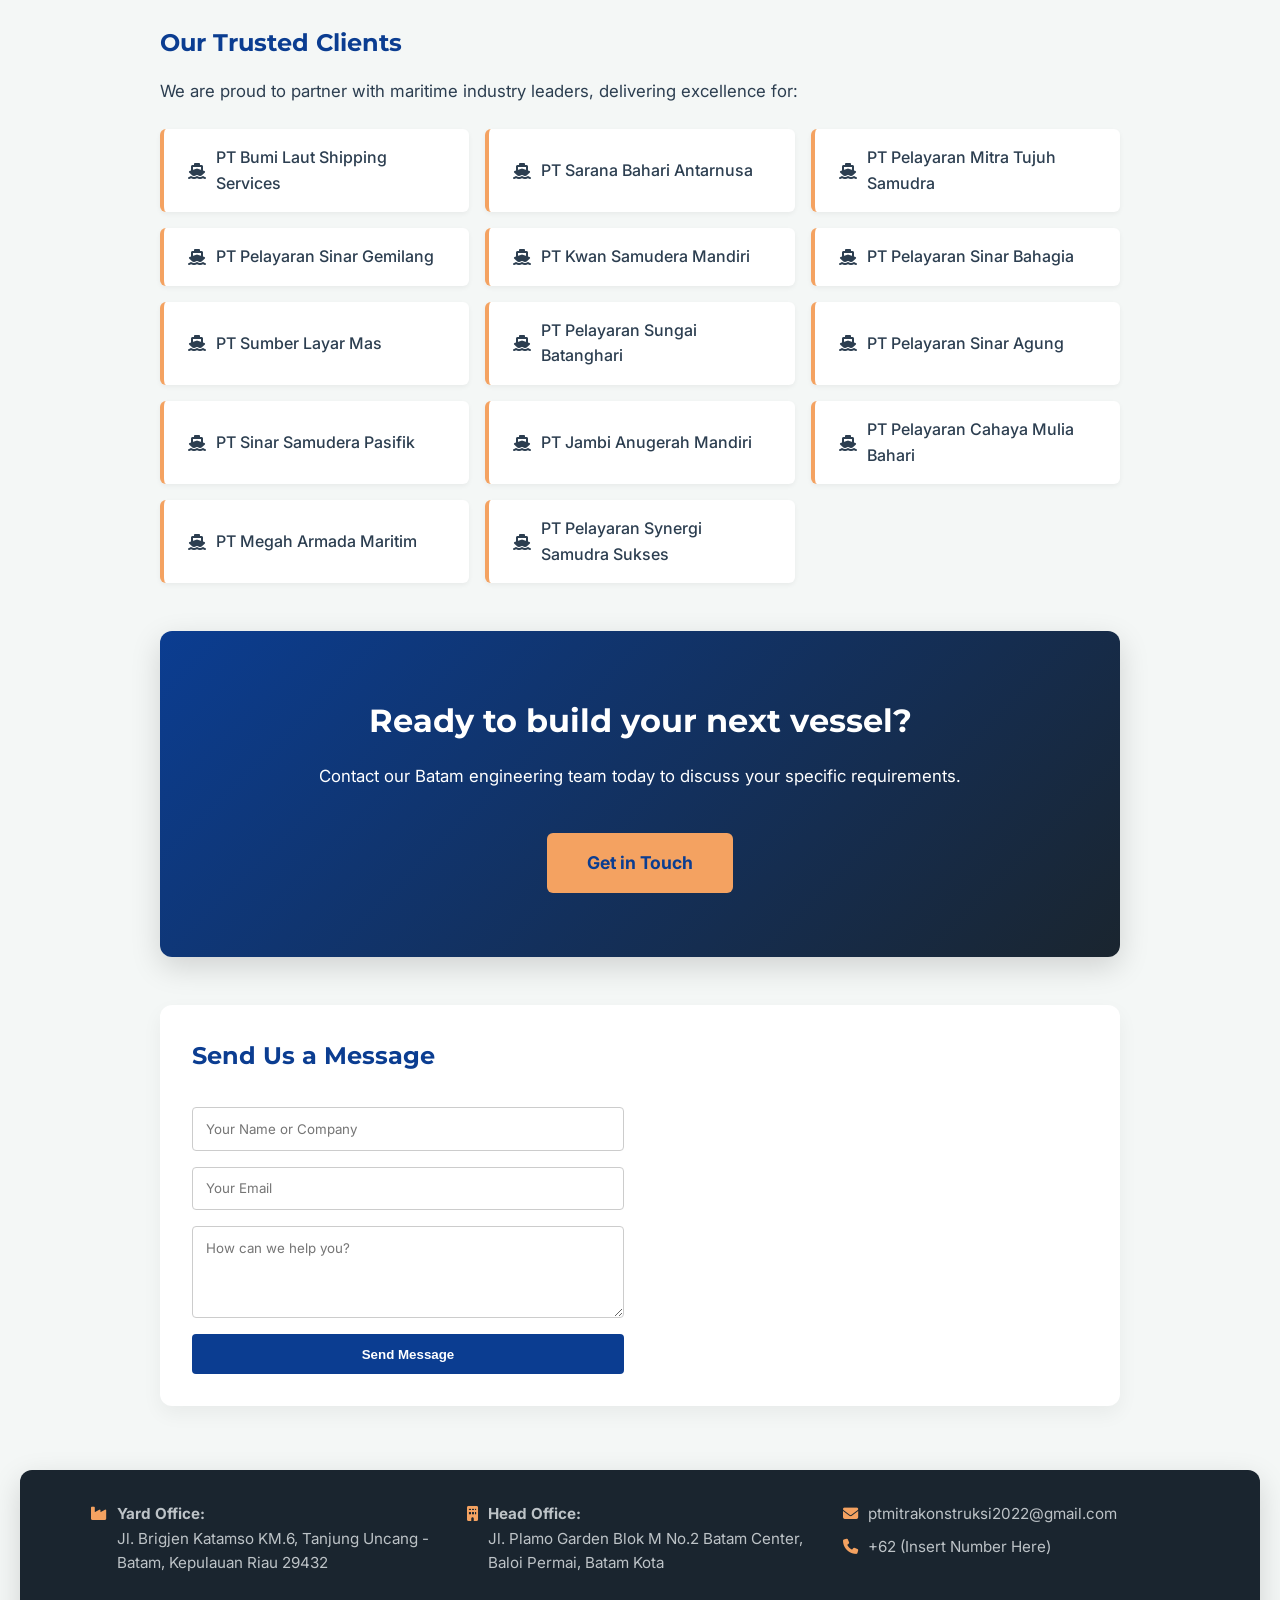
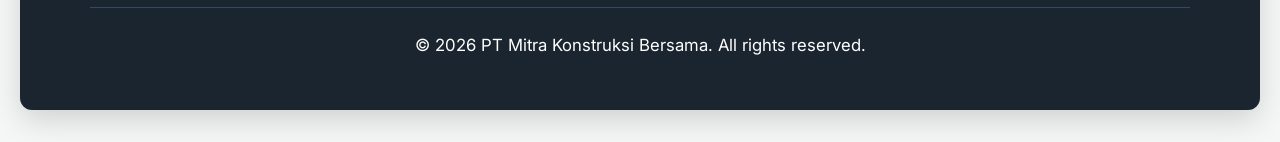
==== commit b03bbde1: "Add files via upload" ====
--- a/index.html
+++ b/index.html
@@ -180,5 +180,17 @@
     </script>
 
 -->
+
+<script>
+    const observer = new IntersectionObserver((entries) => {
+        entries.forEach((entry) => { 
+            if (entry.isIntersecting) { 
+                entry.target.classList.add('show'); 
+            } 
+        });
+    });
+    document.querySelectorAll('.hidden').forEach((el) => observer.observe(el));
+</script>
+
 </body>
 </html>
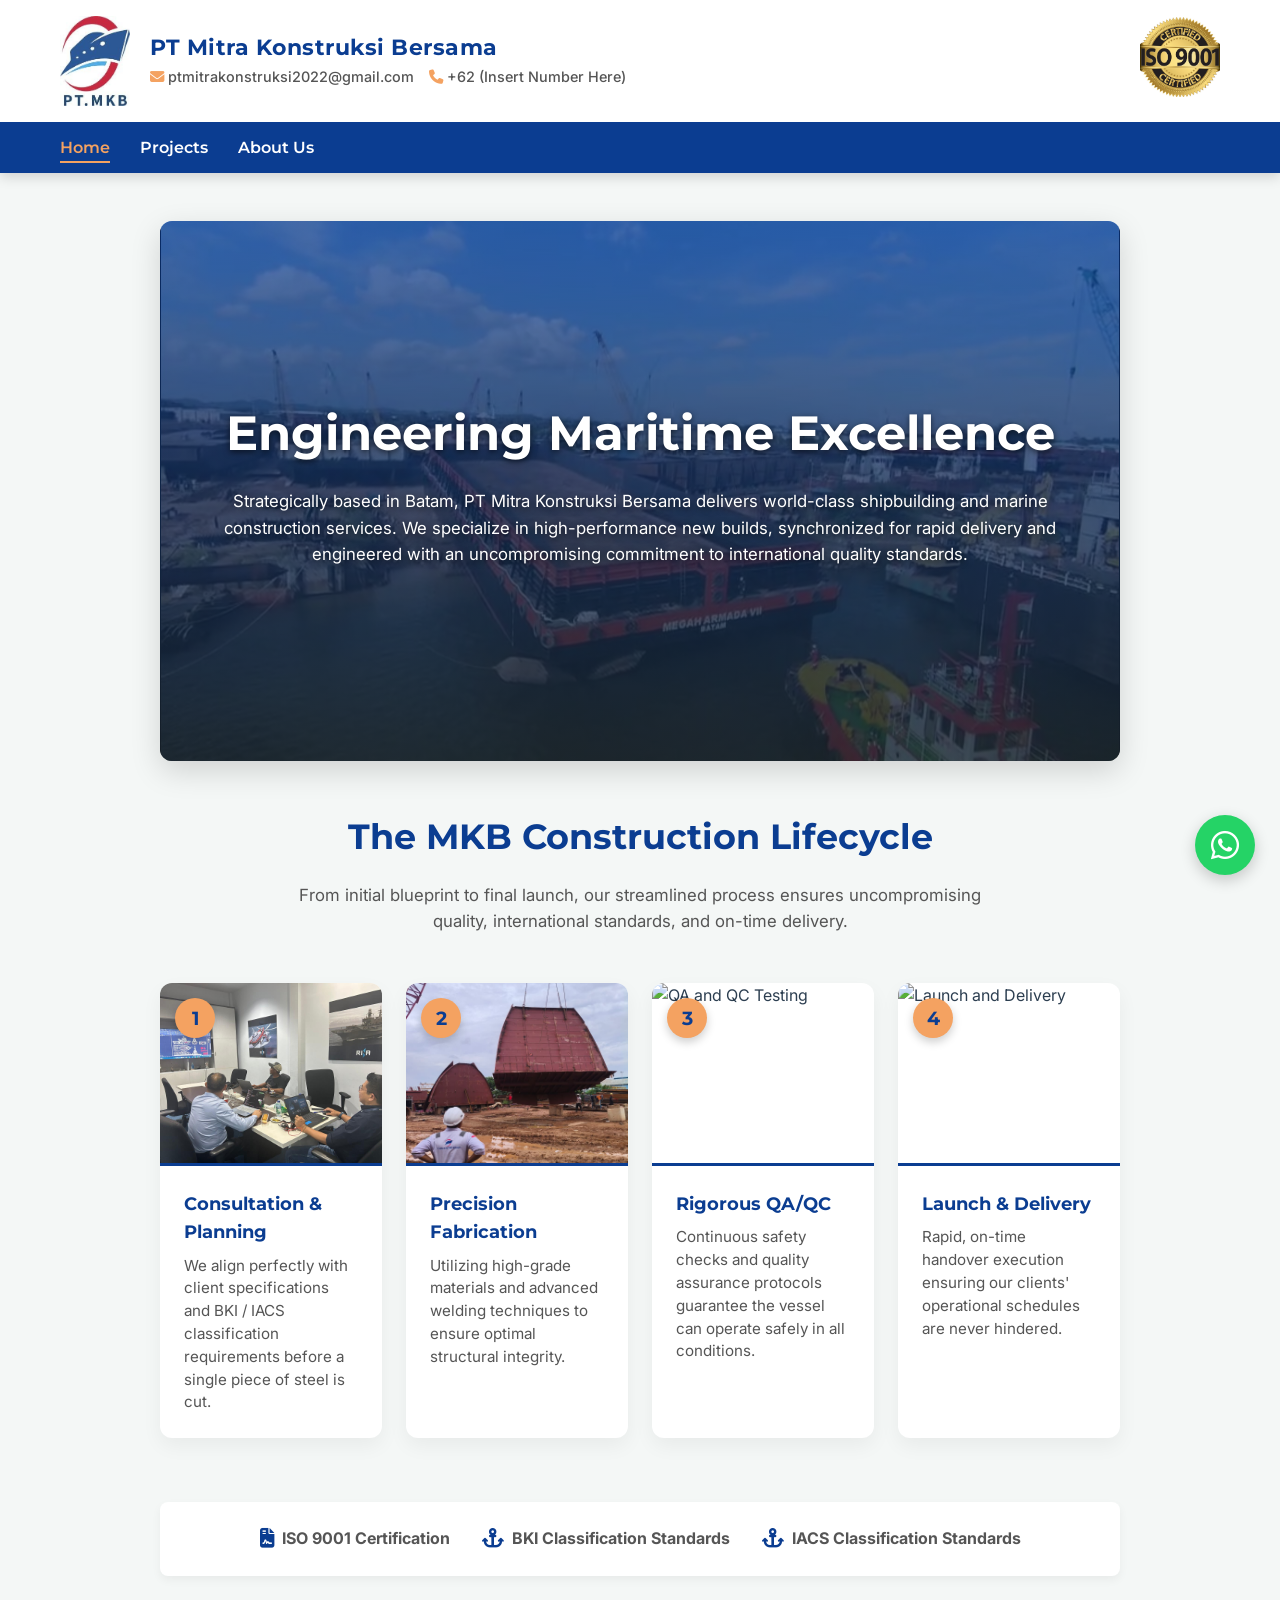
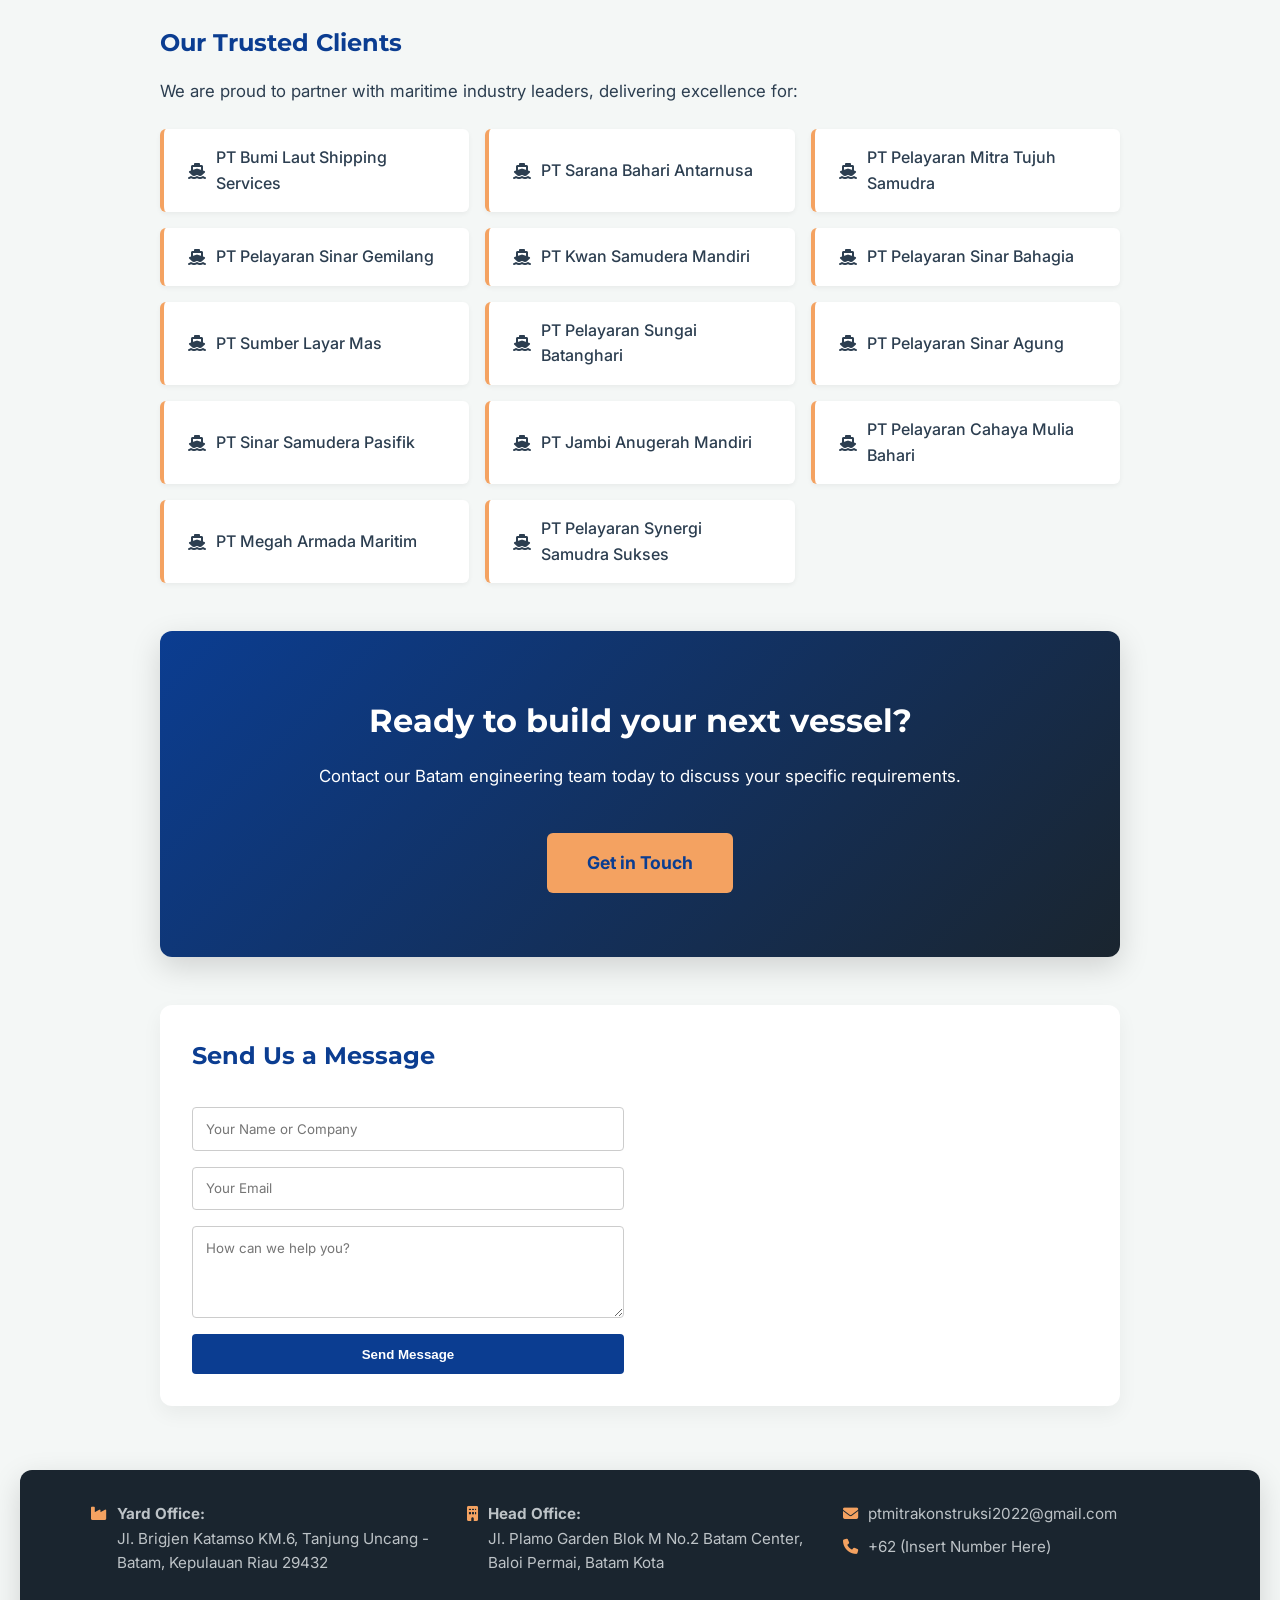
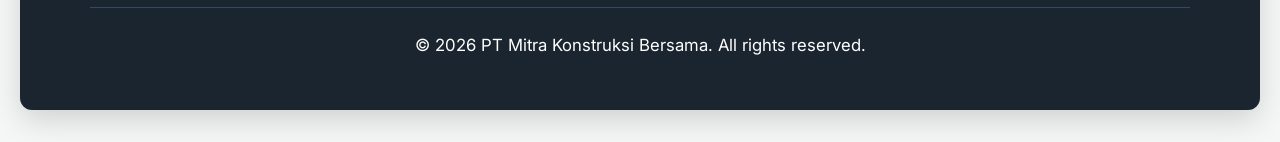
==== commit 1479324d: "Add files via upload" ====
--- a/index.html
+++ b/index.html
@@ -32,9 +32,9 @@
         <nav class="main-nav" aria-label="Main Navigation">
             <div class="nav-container">
                 <ul class="nav-links">
-                    <li><a href="index.html" class="active">Home</a></li>
-                    <li><a href="projects.html">Projects</a></li>
-                    <li><a href="about.html">About Us</a></li>
+                    <li><a href="/" class="active">Home</a></li>
+                    <li><a href="/projects">Projects</a></li>
+                    <li><a href="/about">About Us</a></li>
                 </ul>
             </div>
         </nav>
@@ -42,7 +42,7 @@
 
     <main>
         <div class="video-hero hidden">
-            <video class="video-bg" autoplay loop muted playsinline poster="MKB.png">
+            <video class="video-bg" autoplay loop muted playsinline poster="MKB Site Frame0.jpg">
                 <source src="MKB Site.mp4" type="video/mp4">
             </video>
             <div class="video-overlay"></div>
@@ -57,7 +57,7 @@
             <div class="process-grid">
                 <div class="process-card">
                     <div class="step-badge">1</div>
-                    <img src="https://picsum.photos/seed/blueprint/400/300" alt="Consultation and Planning" class="process-img" loading="lazy">
+                    <img src="RINA Meeting.jpg" alt="Consultation and Planning" class="process-img" loading="lazy">
                     <div class="process-content">
                         <h3>Consultation & Planning</h3>
                         <p>We align perfectly with client specifications and BKI / IACS classification requirements before a single piece of steel is cut.</p>
@@ -65,7 +65,7 @@
                 </div>
                 <div class="process-card delay-1">
                     <div class="step-badge">2</div>
-                    <img src="https://picsum.photos/seed/welding/400/300" alt="Precision Fabrication" class="process-img" loading="lazy">
+                    <img src="Erection Tugboat.jpg" alt="Precision Fabrication" class="process-img" loading="lazy">
                     <div class="process-content">
                         <h3>Precision Fabrication</h3>
                         <p>Utilizing high-grade materials and advanced welding techniques to ensure optimal structural integrity.</p>
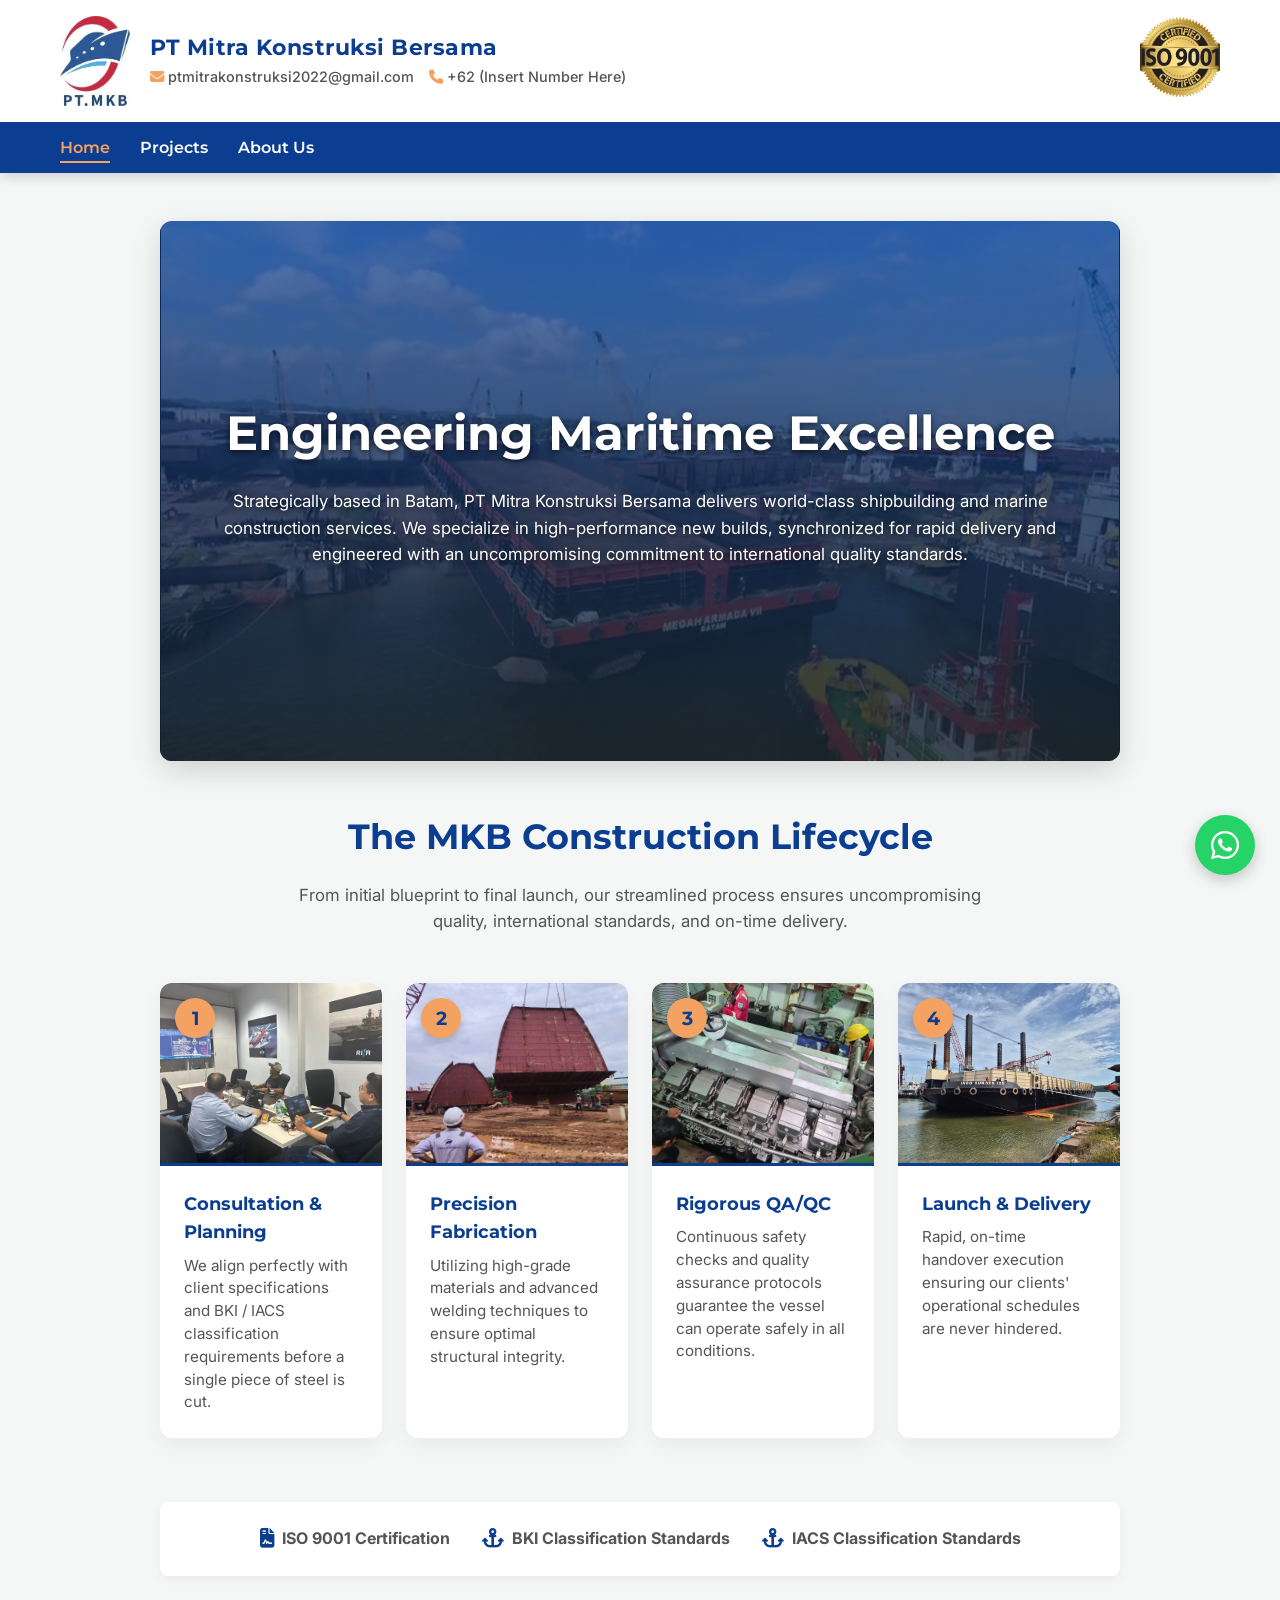
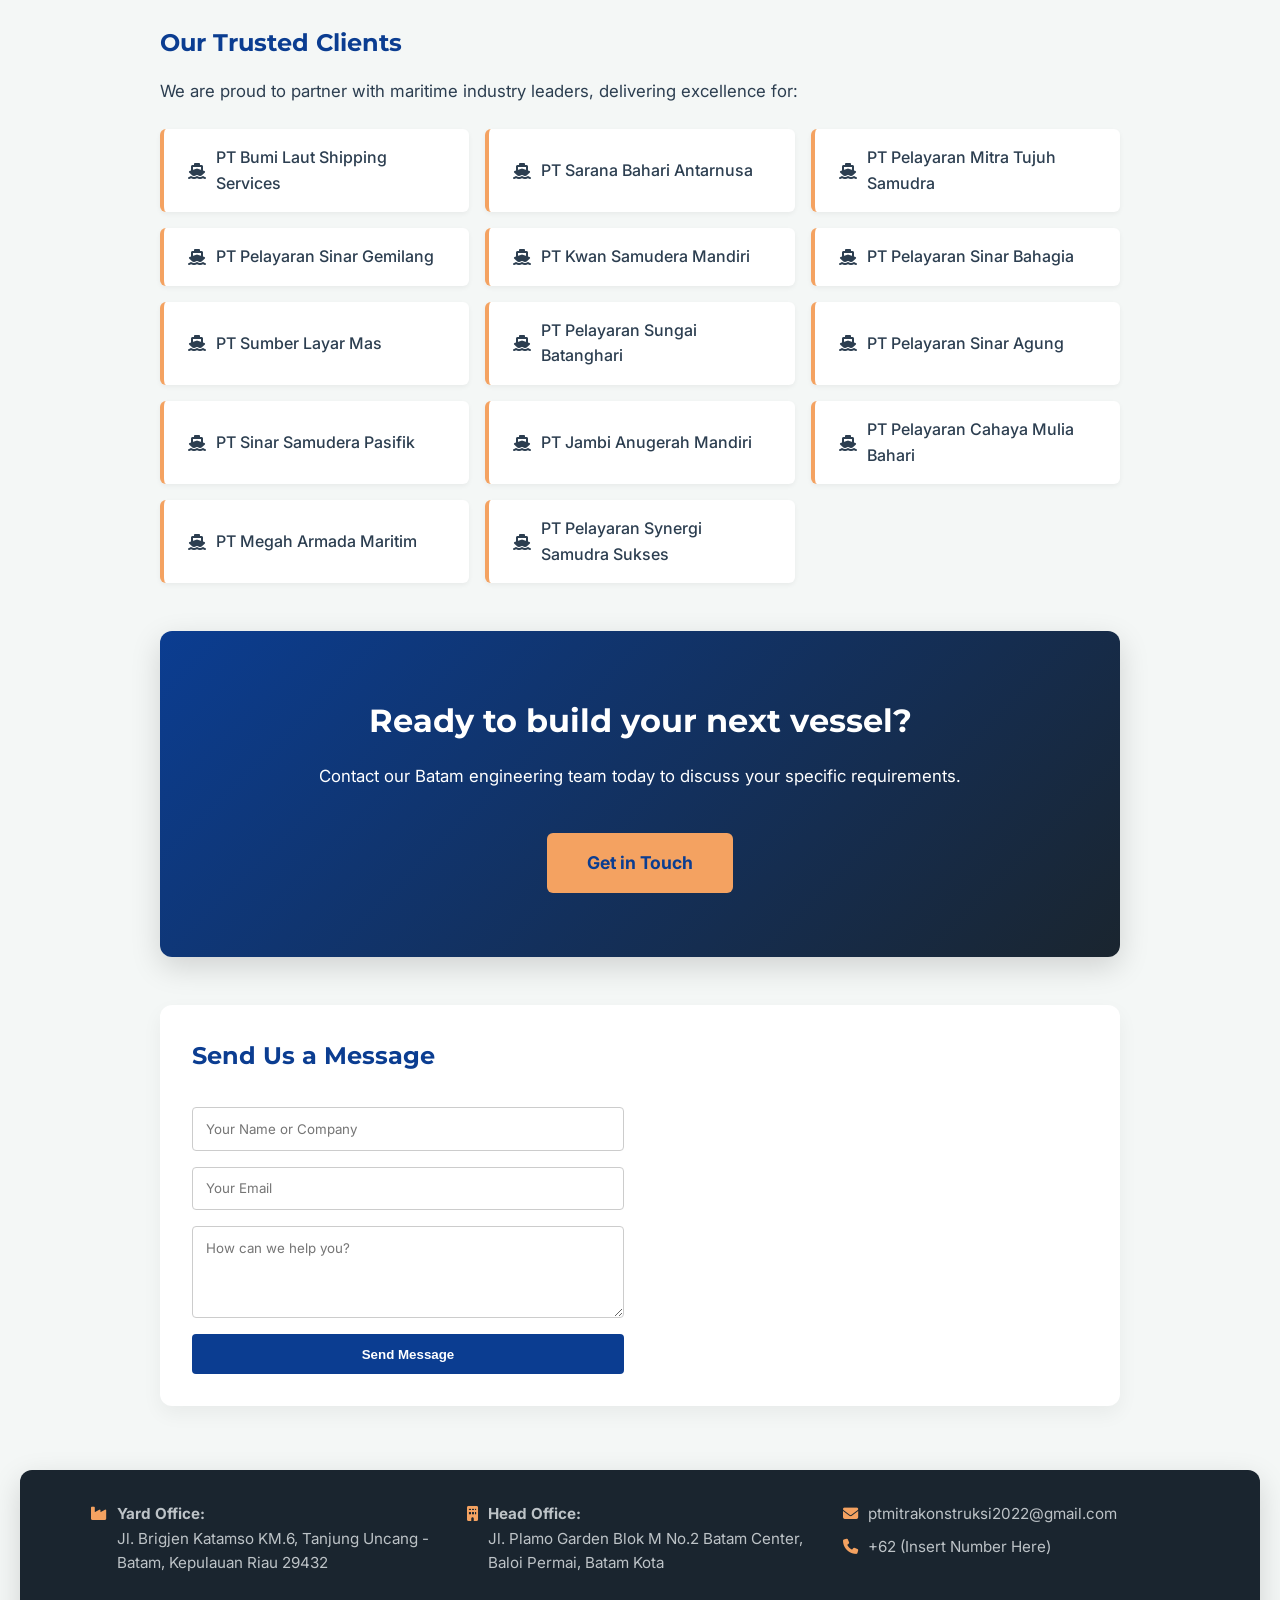
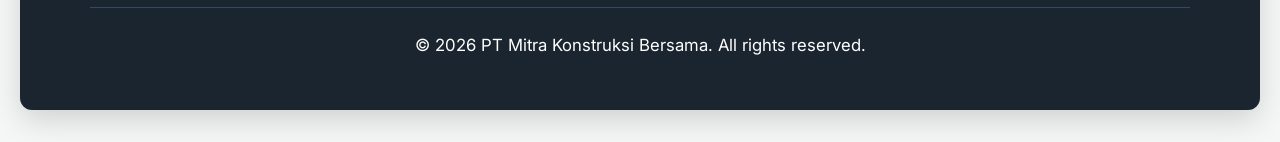
==== commit cbff51d1: "Add files via upload" ====
--- a/index.html
+++ b/index.html
@@ -73,7 +73,7 @@
                 </div>
                 <div class="process-card delay-2">
                     <div class="step-badge">3</div>
-                    <img src="https://picsum.photos/seed/inspection/400/300" alt="QA and QC Testing" class="process-img" loading="lazy">
+                    <img src="QAQC.JPG" alt="QA and QC Testing" class="process-img" loading="lazy">
                     <div class="process-content">
                         <h3>Rigorous QA/QC</h3>
                         <p>Continuous safety checks and quality assurance protocols guarantee the vessel can operate safely in all conditions.</p>
@@ -81,7 +81,7 @@
                 </div>
                 <div class="process-card delay-1">
                     <div class="step-badge">4</div>
-                    <img src="https://picsum.photos/seed/launch/400/300" alt="Launch and Delivery" class="process-img" loading="lazy">
+                    <img src="Launch Success.JPG" alt="Launch and Delivery" class="process-img" loading="lazy">
                     <div class="process-content">
                         <h3>Launch & Delivery</h3>
                         <p>Rapid, on-time handover execution ensuring our clients' operational schedules are never hindered.</p>
